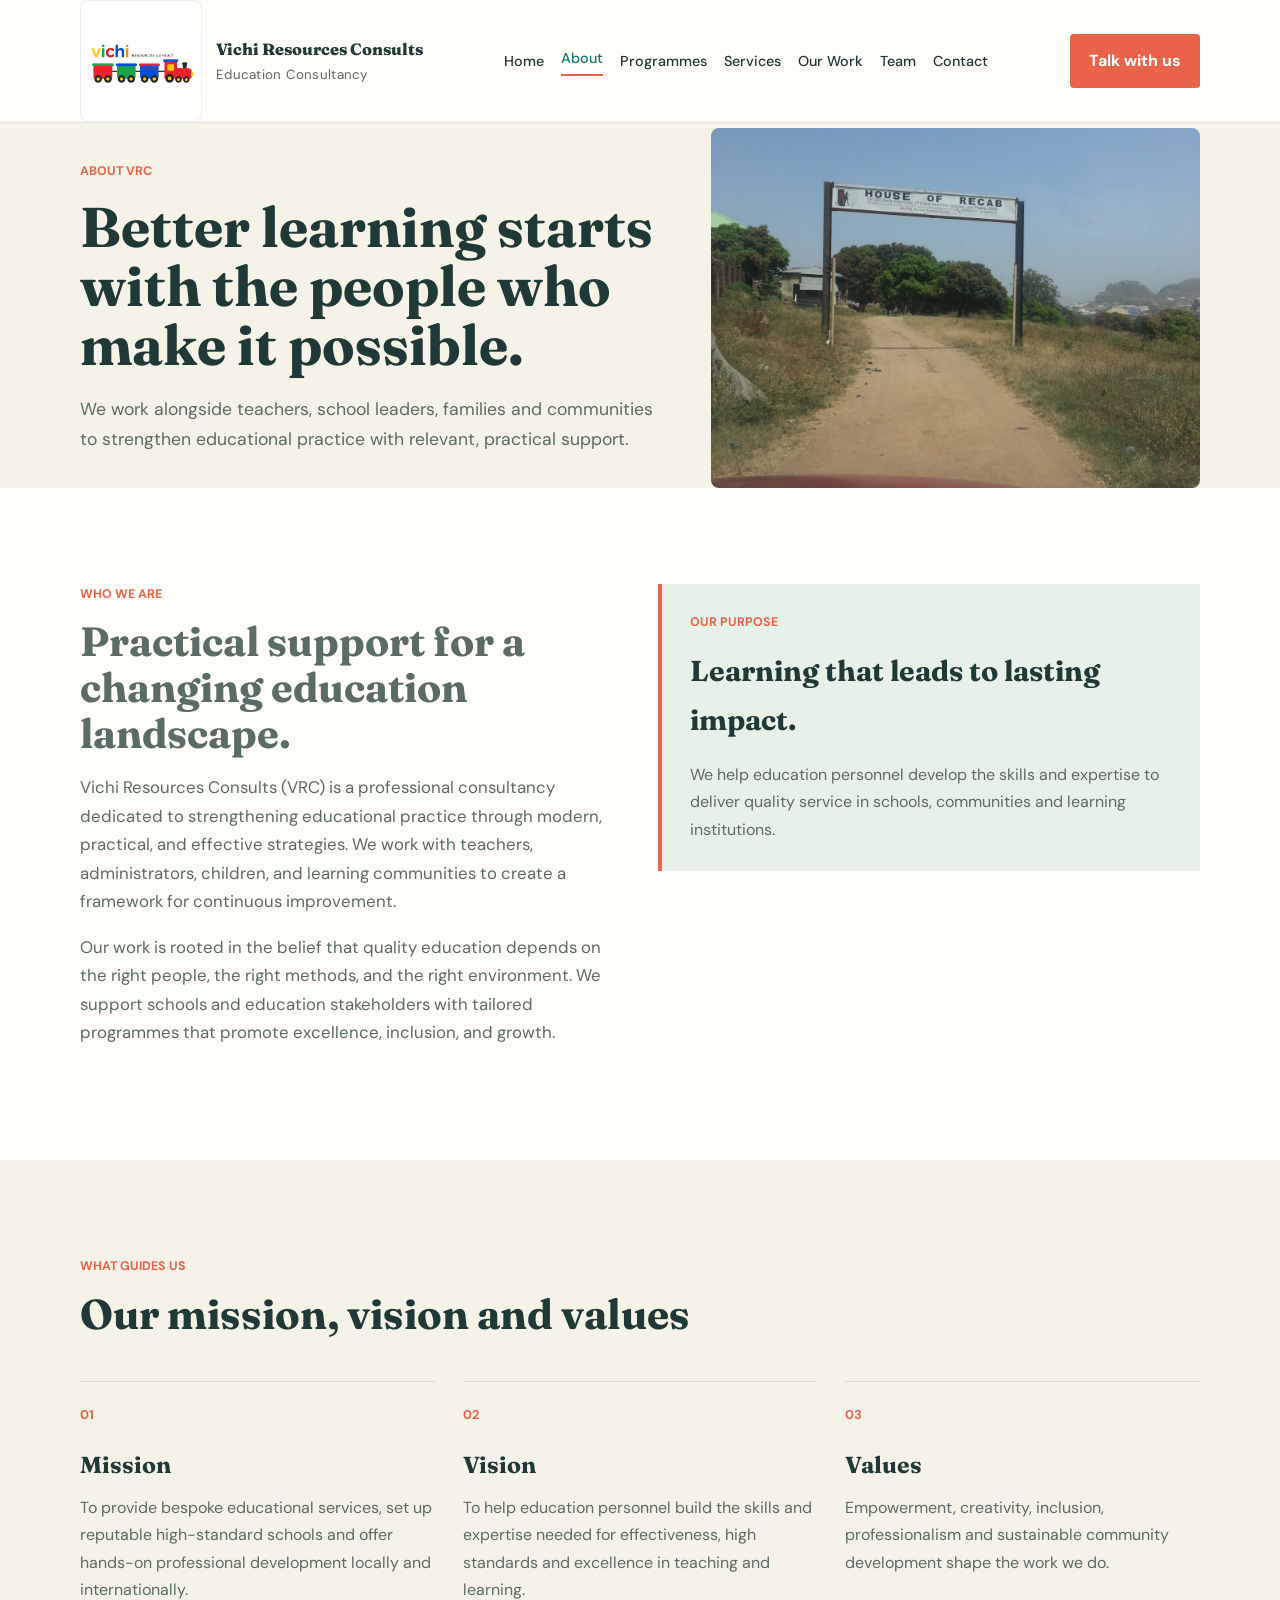
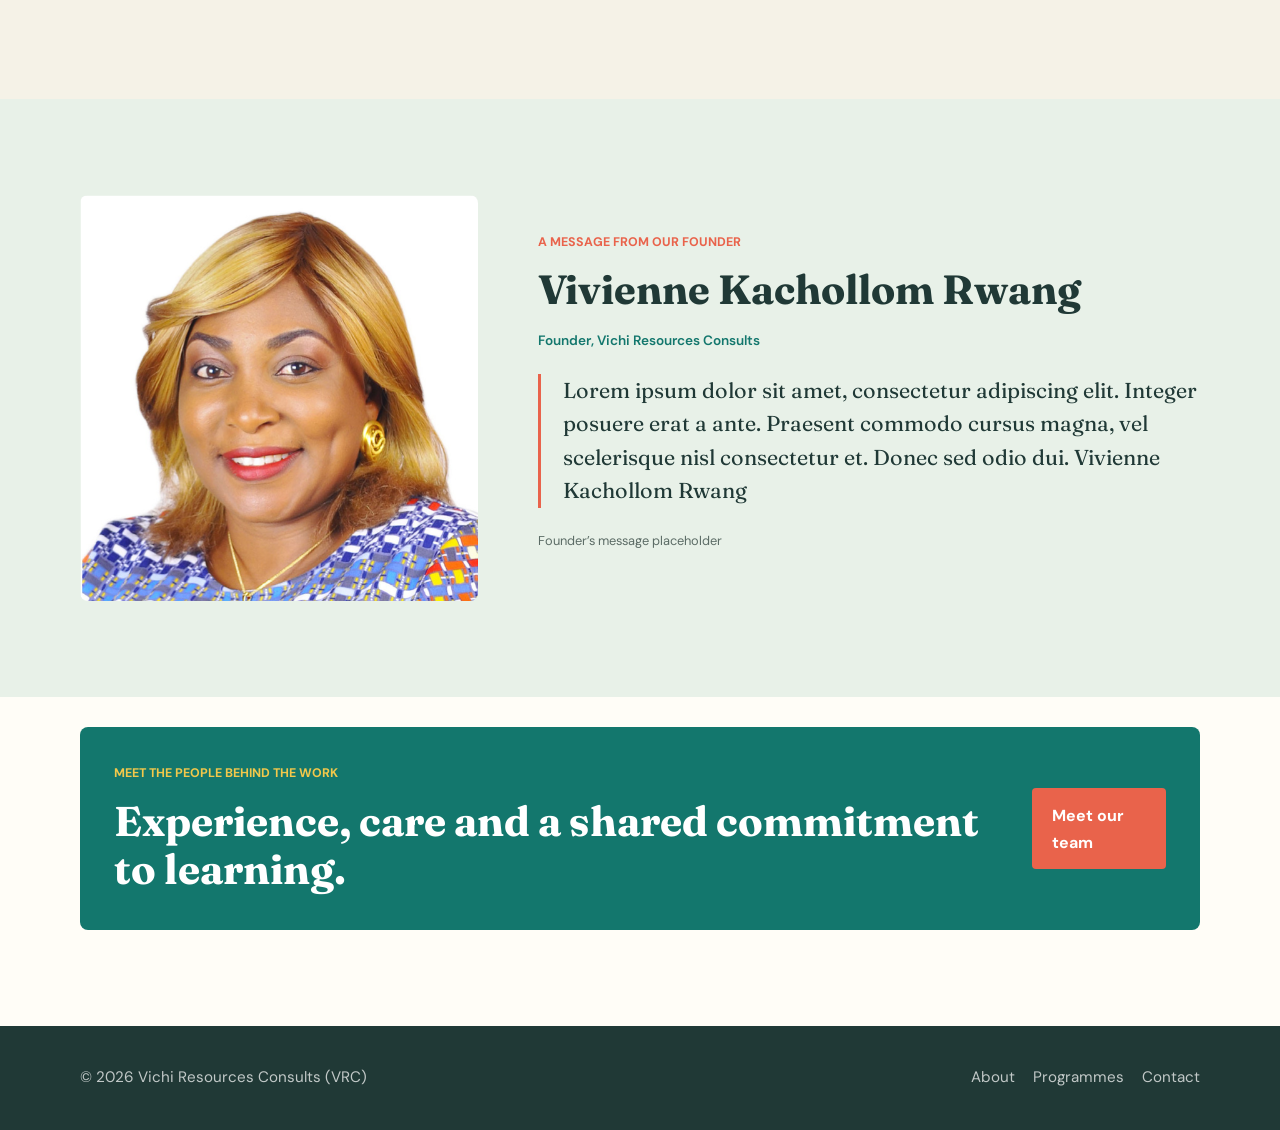
==== about.html @ 5387d8aa "Second commit" ====
<!DOCTYPE html>
<html lang="en">
  <head>
    <meta charset="UTF-8" />
    <meta name="viewport" content="width=device-width, initial-scale=1.0" />
    <title>About VRC | Vichi Resources Consults</title>
    <meta name="description" content="Learn about Vichi Resources Consults, our purpose, values and founder." />
    <link rel="preconnect" href="https://fonts.googleapis.com" />
    <link rel="preconnect" href="https://fonts.gstatic.com" crossorigin />
    <link href="https://fonts.googleapis.com/css2?family=DM+Sans:wght@400;500;600;700&family=Fraunces:opsz,wght@9..144,500;9..144,600;9..144,700&display=swap" rel="stylesheet" />
    <link rel="icon" type="image/png" href="favicon%20and%20logo/vichi%20resource%20consultation%20logo.png" />
    <link rel="stylesheet" href="styles.css" />
  </head>
  <body>
    <a class="skip-link" href="#main-content">Skip to content</a>
    <header class="site-header"><div class="container nav">
      <a class="brand" href="index.html"><img class="brand-logo" src="favicon%20and%20logo/vichi%20resource%20consultation%20logo.png" alt="" /><span><span class="brand-name">Vichi Resources Consults</span><small>Education Consultancy</small></span></a>
      <nav class="main-nav" id="site-navigation" aria-label="Main navigation"><a href="index.html">Home</a><a href="about.html" aria-current="page">About</a><a href="programmes.html">Programmes</a><a href="services.html">Services</a><a href="our-work.html">Our Work</a><a href="team.html">Team</a><a href="contact.html">Contact</a></nav>
      <button class="menu-toggle" type="button" aria-label="Open navigation" aria-controls="site-navigation" aria-expanded="false"><span></span><span></span></button>
      <a class="button button-primary header-cta" href="contact.html#contact">Talk with us</a>
    </div></header>
    <main id="main-content">
      <section class="page-hero"><div class="container page-hero-grid"><div><p class="eyebrow">About VRC</p><h1>Better learning starts with the people who make it possible.</h1><p class="page-lead">We work alongside teachers, school leaders, families and communities to strengthen educational practice with relevant, practical support.</p></div><img src="Carousels/Story Time Session with displaced children- May 2016/20161103_103356.jpg" alt="A story-time learning session with children" /></div></section>
      <section class="section"><div class="container about-grid"><div class="about-copy"><p class="eyebrow">Who we are</p><h2>Practical support for a changing education landscape.</h2><p>Vichi Resources Consults (VRC) is a professional consultancy dedicated to strengthening educational practice through modern, practical, and effective strategies. We work with teachers, administrators, children, and learning communities to create a framework for continuous improvement.</p><p>Our work is rooted in the belief that quality education depends on the right people, the right methods, and the right environment. We support schools and education stakeholders with tailored programmes that promote excellence, inclusion, and growth.</p></div><div class="about-note"><p class="eyebrow">Our purpose</p><h3>Learning that leads to lasting impact.</h3><p>We help education personnel develop the skills and expertise to deliver quality service in schools, communities and learning institutions.</p></div></div></section>
      <section class="section values-section"><div class="container"><div class="section-heading"><p class="eyebrow">What guides us</p><h2>Our mission, vision and values</h2></div><div class="values-grid"><article><span>01</span><h3>Mission</h3><p>To provide bespoke educational services, set up reputable high-standard schools and offer hands-on professional development locally and internationally.</p></article><article><span>02</span><h3>Vision</h3><p>To help education personnel build the skills and expertise needed for effectiveness, high standards and excellence in teaching and learning.</p></article><article><span>03</span><h3>Values</h3><p>Empowerment, creativity, inclusion, professionalism and sustainable community development shape the work we do.</p></article></div></div></section>
      <section class="section founder-section" id="founder"><div class="container founder-grid"><img src="Team photos/Vivienne Kachollom Rwang.png" alt="Vivienne Kachollom Rwang" /><div class="founder-copy"><p class="eyebrow">A message from our founder</p><h2>Vivienne Kachollom Rwang</h2><p class="role">Founder, Vichi Resources Consults</p><blockquote>Lorem ipsum dolor sit amet, consectetur adipiscing elit. Integer posuere erat a ante. Praesent commodo cursus magna, vel scelerisque nisl consectetur et. Donec sed odio dui. Vivienne Kachollom Rwang</blockquote><p class="founder-note">Founder’s message placeholder</p></div></div></section>
      <section class="section page-cta"><div class="container cta-box"><div><p class="eyebrow">Meet the people behind the work</p><h2>Experience, care and a shared commitment to learning.</h2></div><a class="button button-secondary" id="contact-btn" href="team.html">Meet our team</a></div></section>
    </main>
    <footer class="site-footer"><div class="container footer-inner"><p>© 2026 Vichi Resources Consults (VRC)</p><nav aria-label="Footer navigation"><a href="about.html">About</a><a href="programmes.html">Programmes</a><a href="contact.html">Contact</a></nav></div></footer>
    <script src="script.js"></script>
  </body>
</html>
---- styles.css ----
:root {
  --bg: #fbf8ed;
  --surface: #ffffff;
  --surface-alt: #e6f2eb;
  --primary: #13776d;
  --primary-dark: #105a54;
  --secondary: #e9634b;
  --accent: #f2c84b;
  --orange: #e9634b;
  --pink: #efb2a1;
  --text: #203936;
  --muted: #5b6b65;
  --border: rgba(32, 57, 54, 0.12);
  --shadow: 0 18px 40px rgba(32, 57, 54, 0.08);
  --radius: 8px;
}

* {
  box-sizing: border-box;
}

html {
  scroll-behavior: smooth;
}

body {
  margin: 0;
  font-family: "DM Sans", sans-serif;
  background: #fffdf7;
  color: var(--text);
  line-height: 1.7;
}

img {
  max-width: 100%;
  display: block;
}

ul {
  padding-left: 1.2rem;
}

a {
  color: inherit;
  text-decoration: none;
}

.container {
  width: min(1120px, calc(100% - 32px));
  margin: 0 auto;
}

.section {
  padding: 96px 0;
}

.eyebrow {
  text-transform: uppercase;
  letter-spacing: 0;
  font-size: 0.75rem;
  font-weight: 700;
  color: var(--primary);
  margin: 0 0 14px;
}

.head-area {
  text-transform: uppercase;
  letter-spacing: 0;
  font-size: 0.75rem;
  font-weight: 700;
  color: rgb(245, 246, 247);
  margin: 0 0 14px;
}

.section-heading {
  max-width: 760px;
  margin-bottom: 42px;
}

.section-heading h2,
.mission-grid h2,
.hero-copy h1,
.cta-box h2 {
  margin: 0;
  line-height: 1.15;
  letter-spacing: -0.04em;
}

.section-heading h2,
.mission-grid h2,
.cta-box h2 {
  font-size: clamp(2rem, 4vw, 3rem);
}

.site-header {
  position: sticky;
  top: 0;
  z-index: 20;
  backdrop-filter: blur(12px);
  background: rgba(248, 250, 252, 0.75);
  border-bottom: 1px solid var(--border);
}

.nav {
  display: flex;
  align-items: center;
  justify-content: space-between;
  gap: 20px;
  min-height: 78px;
}

.brand {
  display: flex;
  align-items: center;
  gap: 14px;
}

.brand-logo {
  width: 122px;
  height: 122px;
  object-fit: contain;
  border-radius: 16px;
  background: rgba(255, 255, 255, 0.8);
  border: 1px solid rgba(23, 43, 77, 0.08);
  box-shadow: var(--shadow);
}

.brand-name {
  display: block;
  font-weight: 800;
}

.brand small {
  color: var(--muted);
  display: block;
  letter-spacing: 0.02em;
}

.main-nav {
  display: flex;
  align-items: center;
  gap: 28px;
  color: var(--muted);
  font-weight: 500;
}

.main-nav a {
  transition: color 0.2s ease;
}

.main-nav a:hover {
  color: var(--primary);
}

.button {
  display: inline-flex;
  align-items: center;
  justify-content: center;
  padding: 0.9rem 1.5rem;
  border-radius: 999px;
  font-weight: 700;
  border: none;
  cursor: pointer;
  transition: transform 0.2s ease, box-shadow 0.2s ease;
}

.button:hover {
  transform: translateY(-1px);
}

.button-primary {
  background: linear-gradient(135deg, var(--orange), #ff8f1f);
  color: white;
  box-shadow: 0 18px 30px rgba(245, 124, 0, 0.2);
}

.button-secondary {
  background-color: pink;
  color: var(--primary);
}

#contact-btn {
  background:#e9634b;
}

.hero {
  padding: 82px 0 60px;
}

.hero-grid {
  display: grid;
  grid-template-columns: 1.2fr 0.8fr;
  gap: 56px;
  align-items: center;
}

.hero-copy h1 {
  font-size: clamp(2.8rem, 5vw, 5rem);
  max-width: 680px;
}

.lead {
  max-width: 620px;
  color: var(--muted);
  font-size: 1.08rem;
  margin-top: 18px;
}

.hero-actions {
  display: flex;
  gap: 18px;
  margin-top: 28px;
  flex-wrap: wrap;
}

.hero-points {
  list-style: none;
  display: flex;
  flex-wrap: wrap;
  gap: 18px 24px;
  padding: 0;
  margin: 32px 0 0;
  color: var(--text);
  font-weight: 600;
}

.hero-points li {
  position: relative;
  padding-left: 24px;
}

.hero-points li::before {
  content: "";
  position: absolute;
  left: 0;
  top: 10px;
  width: 10px;
  height: 10px;
  border-radius: 50%;
  background: linear-gradient(135deg, var(--accent), var(--orange));
}

.hero-card {
  display: flex;
  justify-content: center;
}

.card-panel {
  width: min(100%, 460px);
  background: linear-gradient(135deg, var(--primary), #6ba9ea);
  border: 1px solid rgba(255,255,255,0.2);
  border-radius: 32px;
  padding: 30px 17px;
  box-shadow: var(--shadow);
  color: white;
}

.panel-label {
  display: inline-block;
  padding: 0.45rem 0.75rem;
  border-radius: 999px;
  background: rgba(255, 255, 255, 0.14);
  color: #fff6d8;
  font-size: 0.72rem;
  font-weight: 700;
  margin-bottom: 18px;
}

.card-panel h2 {
  margin: 0;
  font-size: clamp(1.6rem, 2.5vw, 2.2rem);
  line-height: 1.25;
  letter-spacing: -0.04em;
}

.mini-stats {
  display: grid;
  grid-template-columns: repeat(3, minmax(0, 1fr));
  gap: 9px;
  margin-top: 28px;
}

.mini-stats div {
  background: rgba(255, 255, 255, 0.08);
  border: 1px solid rgba(29, 78, 216, 0.08);
  border-radius: 18px;
  padding: 16px 12px;
}

.mini-stats strong,
.mini-stats span {
  display: block;
  color: rgb(248, 244, 244)
}

.mini-stats strong {
  font-size: 1rem;
  margin-bottom: 6px;
}

.mini-stats span {
  color: rgba(255, 255, 255, 0.82);
  font-size: 0.8rem;
  line-height: 1.5;
}

.intro {
  background: rgba(255, 255, 255, 0.45);
}

.about-grid {
  display: grid;
  grid-template-columns: 1fr 1fr;
  gap: 36px;
  align-items: start;
}

.about-copy {
  color: var(--muted);
  font-size: 1.05rem;
}

.focus-boxes {
  display: grid;
  gap: 18px;
}

.focus-item {
  display: flex;
  align-items: flex-start;
  gap: 16px;
  background: var(--surface);
  border: 1px solid var(--border);
  border-radius: 18px;
  padding: 20px 18px;
  box-shadow: 0 10px 25px rgba(15, 23, 42, 0.03);
}

.icon {
  width: 40px;
  height: 40px;
  border-radius: 12px;
  display: grid;
  place-items: center;
  background: rgba(67, 160, 71, 0.12);
  color: var(--secondary);
  font-weight: 800;
  flex-shrink: 0;
}

.focus-item h3 {
  margin: 0 0 6px;
}

.focus-item p {
  margin: 0;
  color: var(--muted);
}

.accent {
  background: linear-gradient(135deg, var(--secondary), #5bb862);
  color: white;
}

.mission-grid {
  display: grid;
  grid-template-columns: 0.9fr 1.1fr;
  gap: 52px;
  align-items: center;
}

.mission-list {
  display: grid;
  gap: 22px;
}

.mission-list div {
  background: rgba(255,255,255,0.08);
  border: 1px solid rgba(255,255,255,0.18);
  border-radius: 22px;
  padding: 28px 24px;
}

.mission-list h3 {
  margin-top: 0;
  margin-bottom: 6px;
  font-size: 1.2rem;
}

.mission-list p {
  margin-bottom: 0;
  color: rgba(255,255,255,0.82);
}

.programme-grid {
  display: grid;
  grid-template-columns: repeat(3, minmax(0, 1fr));
  gap: 24px;
}

.services-section {
  background: rgba(255,255,255,0.38);
  padding: 39px 0;
}

.services-intro {
  max-width: 940px;
  margin: 0 0 30px;
  color: var(--muted);
  font-size: 1.04rem;
}

.services-grid {
  display: grid;
  grid-template-columns: repeat(3, minmax(0, 1fr));
  gap: 24px;
}

.service-card {
  background: var(--surface);
  border: 1px solid var(--border);
  border-radius: var(--radius);
  box-shadow: 0 20px 35px rgba(15, 23, 42, 0.04);
  padding: 28px 22px;
  transition: transform 0.2s ease, box-shadow 0.2s ease;
}

.service-card:hover {
  transform: translateY(-4px);
  box-shadow: 0 26px 40px rgba(15, 23, 42, 0.08);
}

.service-card h3 {
  margin: 0 0 12px;
  font-size: 1.2rem;
  line-height: 1.35;
  color: var(--text);
}

.service-card p {
  margin: 0;
  color: var(--muted);
}

.programme-card {
  background: rgba(255,255,255,0.9);
  border: 1px solid var(--border);
  border-radius: var(--radius);
  box-shadow: 0 20px 35px rgba(15, 23, 42, 0.04);
  padding: 26px 22px;
}

.tag {
  display: inline-flex;
  margin-bottom: 18px;
  background: rgba(74, 144, 226, 0.08);
  color: var(--primary);
  font-weight: 700;
  border-radius: 999px;
  padding: 0.5rem 0.8rem;
}

.programme-card ul {
  margin: 0;
  color: var(--muted);
}

.programme-card li + li {
  margin-top: 0.6rem;
}

.team-section {
  background: rgba(255,255,255,0.5);
}

.team-grid {
  display: grid;
  grid-template-columns: repeat(5, minmax(0, 1fr));
  gap: 22px;
}

.team-card {
  background: var(--surface);
  border-radius: 22px;
  padding: 18px 16px 16px;
  border: 1px solid var(--border);
  box-shadow: 0 20px 35px rgba(15, 23, 42, 0.04);
  display: flex;
  flex-direction: column;
  min-height: 100%;
}

.team-content {
  display: flex;
  flex: 1;
  flex-direction: column;
}

.team-photo {
  width: 100%;
  height: 220px;
  object-fit: cover;
  border-radius: 16px;
  display: block;
  margin-bottom: 14px;
  background: linear-gradient(135deg, rgba(74, 144, 226, 0.08), rgba(251, 192, 45, 0.12));
}

.team-card h3 {
  margin: 0 0 8px;
  font-size: 1rem;
  line-height: 1.35;
}

.role {
  margin: 0 0 10px;
  color: var(--primary);
  font-weight: 600;
  font-size: 0.85rem;
}

.team-bio {
  max-height: 220px;
  overflow-y: auto;
  padding-right: 6px;
  color: var(--muted);
  font-size: 0.82rem;
  line-height: 1.7;
}

.team-card .text-link {
  margin-top: auto;
  padding-top: 12px;
}

.team-bio p {
  margin: 0 0 10px;
}

.team-bio p:last-child {
  margin-bottom: 0;
}

.team-bio::-webkit-scrollbar {
  width: 6px;
}

.team-bio::-webkit-scrollbar-thumb {
  background: rgba(74, 144, 226, 0.35);
  border-radius: 999px;
}

.company-profile-section {
  background: rgba(255, 255, 255, 0.4);
  padding: 10px;
}

.company-profile-grid {
  display: grid;
  grid-template-columns: repeat(2, minmax(0, 1fr));
  gap: 28px;
}

.profile-carousel-card {
  background: var(--surface);
  border: 1px solid var(--border);
  border-radius: 22px;
  padding: 18px 16px 16px;
  box-shadow: 0 20px 35px rgba(15, 23, 42, 0.04);
}

.profile-carousel-card h3 {
  margin: 0 0 14px;
  font-size: 1.02rem;
  line-height: 1.4;
  color: var(--text);
}

.carousel {
  position: relative;
}

.carousel-track {
  position: relative;
  min-height: 260px;
}

.carousel-slide {
  position: absolute;
  inset: 0;
  opacity: 0;
  transition: opacity 0.35s ease;
  pointer-events: none;
}

.carousel-slide.active {
  opacity: 1;
  pointer-events: auto;
}

.carousel-slide img {
  width: 100%;
  height: 260px;
  object-fit: cover;
  border-radius: 16px;
  display: block;
}

.carousel-btn {
  position: absolute;
  top: 50%;
  transform: translateY(-50%);
  width: 34px;
  height: 34px;
  border: none;
  border-radius: 50%;
  background: rgba(23, 43, 77, 0.7);
  color: white;
  font-size: 1.6rem;
  line-height: 1;
  cursor: pointer;
  z-index: 2;
}

.carousel-btn.prev {
  left: 10px;
}

.carousel-btn.next {
  right: 10px;
}

.carousel-dots {
  display: flex;
  justify-content: center;
  gap: 8px;
  margin-top: 14px;
}

.carousel-dot {
  width: 10px;
  height: 10px;
  border-radius: 50%;
  border: none;
  background: rgba(74, 144, 226, 0.28);
  cursor: pointer;
  padding: 0;
}

.carousel-dot.active {
  background: var(--primary);
}

.home-showcase-carousel {
  position: relative;
  background: var(--surface);
  border: 1px solid var(--border);
  border-radius: 24px;
  overflow: hidden;
  box-shadow: 0 20px 45px rgba(15, 23, 42, 0.08);
}

.home-showcase-viewport {
  position: relative;
  min-height: 540px;
}

.home-showcase-track {
  position: relative;
  min-height: 540px;
}

.home-showcase-slide {
  position: absolute;
  inset: 0;
  opacity: 0;
  transition: opacity 0.35s ease;
  pointer-events: none;
}

.home-showcase-slide.active {
  opacity: 1;
  pointer-events: auto;
}

.home-showcase-slide img {
  width: 100%;
  height: 540px;
  display: block;
  object-fit: cover;
}

.home-showcase-caption {
  position: absolute;
  left: 24px;
  bottom: 22px;
  background: rgba(16, 24, 32, 0.52);
  color: white;
  padding: 10px 14px;
  border-radius: 999px;
  font-size: 0.82rem;
  letter-spacing: 0.04em;
  text-transform: uppercase;
  backdrop-filter: blur(6px);
}

.home-showcase-btn {
  position: absolute;
  top: 50%;
  transform: translateY(-50%);
  width: 42px;
  height: 42px;
  border: none;
  border-radius: 50%;
  background: rgba(17, 27, 35, 0.72);
  color: white;
  font-size: 1.8rem;
  line-height: 1;
  cursor: pointer;
  z-index: 2;
}

.home-showcase-btn.prev {
  left: 16px;
}

.home-showcase-btn.next {
  right: 16px;
}

.home-showcase-dots {
  display: flex;
  justify-content: center;
  gap: 9px;
  padding: 14px 0 18px;
  background: rgba(255, 255, 255, 0.5);
}

.home-showcase-dot {
  width: 11px;
  height: 11px;
  border-radius: 50%;
  border: none;
  background: rgba(32, 57, 54, 0.25);
  cursor: pointer;
  padding: 0;
}

.home-showcase-dot.active {
  background: var(--primary);
}

.cta-section {
  padding-top: 24px;
  padding-bottom: 96px;
}

.cta-box {
  background: linear-gradient(135deg, var(--orange), #ff9533);
  color: white;
  border-radius: 28px;
  padding: 36px 34px;
  display: flex;
  justify-content: space-between;
  align-items: center;
  gap: 20px;
  box-shadow: 0 25px 55px rgba(245, 124, 0, 0.18);
}

.cta-box .eyebrow {
  color: rgba(255,255,255,0.8);
}

.contact-details {
  margin-top: 26px;
  display: grid;
  grid-template-columns: repeat(4, minmax(0, 1fr));
  gap: 20px 28px;
}

.contact-block h3 {
  margin: 0 0 10px;
  font-size: 0.82rem;
  letter-spacing: 0.08em;
  color: var(--primary);
}

.contact-block p {
  margin: 0;
  color: var(--muted);
  line-height: 1.8;
}

.contact-block a {
  color: var(--primary);
  font-weight: 600;
}

.modal-overlay {
  position: fixed;
  inset: 0;
  background: rgba(15, 23, 42, 0.55);
  display: flex;
  align-items: center;
  justify-content: center;
  padding: 20px;
  z-index: 100;
}

.modal-overlay.hidden {
  display: none;
}

.modal-dialog {
  position: relative;
  width: min(100%, 420px);
  max-height: 90vh;
  overflow: auto;
  background: #ffffff;
  border-radius: 20px;
  padding: 24px 20px 18px;
  box-shadow: 0 24px 50px rgba(15, 23, 42, 0.18);
}

.modal-dialog h3 {
  margin: 0 0 16px;
  font-size: clamp(1.3rem, 2.4vw, 1.8rem);
  line-height: 1.2;
}

.modal-close {
  position: absolute;
  top: 12px;
  right: 14px;
  width: 36px;
  height: 36px;
  border: none;
  background: rgba(74, 144, 226, 0.08);
  color: var(--primary);
  border-radius: 50%;
  font-size: 1.6rem;
  cursor: pointer;
}

.form-group {
  display: grid;
  gap: 6px;
  margin-bottom: 14px;
}

.form-group label {
  font-size: 0.92rem;
  font-weight: 600;
  color: var(--text);
}

.form-group input,
.form-group textarea {
  width: 100%;
  padding: 0.75rem 0.9rem;
  border: 1px solid var(--border);
  border-radius: 10px;
  font: inherit;
  background: #f9fbff;
  color: var(--text);
}

.form-group textarea {
  resize: vertical;
  min-height: 90px;
}

.form-submit {
  width: 100%;
  margin-top: 6px;
  padding: 0.8rem 1.2rem;
}

.site-footer {
  border-top: 1px solid var(--border);
  background: rgba(255,255,255,0.5);
}

.footer-inner {
  display: flex;
  justify-content: space-between;
  gap: 16px;
  padding: 24px 0;
  color: var(--muted);
  font-size: 0.95rem;
}

@media (max-width: 900px) {
  .hero-grid,
  .about-grid,
  .mission-grid,
  .programme-grid,
  .services-grid,
  .team-grid {
    grid-template-columns: 1fr;
  }

  .main-nav {
    display: none;
  }

  .cta-box,
  .footer-inner {
    flex-direction: column;
    align-items: flex-start;
  }
}

@media (max-width: 600px) {
  .hero {
    padding-top: 62px;
  }

  .button {
    width: 100%;
  }

  .hero-actions {
    flex-direction: column;
  }

  .mini-stats {
    grid-template-columns: 1fr;
  }
}

h1,
h2,
h3,
.brand-name {
  font-family: "Fraunces", Georgia, serif;
  letter-spacing: 0;
}

h1,
.hero-copy h1 {
  font-size: 3.65rem;
  line-height: 1.05;
  letter-spacing: 0;
}

.section-heading h2,
.mission-grid h2,
.cta-box h2 {
  font-size: 2.6rem;
  letter-spacing: 0;
}

.site-header {
  background: rgba(255, 253, 247, 0.96);
  backdrop-filter: blur(12px);
}

.nav {
  position: relative;
  min-height: 86px;
}

.brand-logo {
  border-radius: 8px;
  box-shadow: none;
}

.brand-name {
  font-size: 1.02rem;
}

.main-nav {
  gap: 17px;
  font-size: 0.9rem;
  color: var(--text);
}

.main-nav a[aria-current="page"] {
  color: var(--primary);
  box-shadow: inset 0 -2px var(--secondary);
  padding-bottom: 5px;
}

.button {
  border-radius: 4px;
  padding: 0.82rem 1.2rem;
}

.button-primary {
  background: var(--secondary);
  box-shadow: none;
}

.button-primary:hover {
  background: #cf4f3c;
  box-shadow: 0 8px 20px rgba(233, 99, 75, 0.18);
}

.button-secondary {
  background: var(--primary);
  color: #fff;
}

.hero {
  position: relative;
  isolation: isolate;
  display: grid;
  min-height: 500px;
  padding: 68px 0 76px;
  place-items: center;
  overflow: hidden;
  background: #203936 url("Carousels/Children's Church - Global Fame Ministry Abuja-May 2019/20190518_155337.jpg") center 42% / cover no-repeat;
  color: #fff;
}

.hero::before {
  position: absolute;
  z-index: -1;
  inset: 0;
  background: rgba(15, 35, 37, 0.56);
  content: "";
}

.hero-copy h1 {
  max-width: 880px;
  margin: 0 auto;
  color: #fff;
  font-size: clamp(3rem, 5vw, 4.5rem);
}

.hero-grid {
  display: block;
  width: 100%;
}

.hero-copy {
  text-align: center;
}

.hero-copy .eyebrow {
  margin-bottom: 14px;
  color: #ffd86d;
  font-size: 1.05rem;
  text-transform: none;
}

.hero-tagline {
  margin: 24px 0 0;
  color: #fff;
  font-family: "Fraunces", Georgia, serif;
  font-size: 1.65rem;
}

.hero-copy .lead {
  margin: 16px auto 0;
  color: rgba(255, 255, 255, 0.9);
}

.hero-actions {
  justify-content: center;
  margin-top: 26px;
}

.hero-points {
  justify-content: center;
  color: #fff;
}

.hero-points li::before {
  background: var(--accent);
}

.eyebrow {
  color: var(--secondary);
  letter-spacing: 0;
  font-size: 0.78rem;
}

.hero-card {
  justify-content: flex-end;
}

.card-panel {
  position: relative;
  width: min(100%, 460px);
  padding: 0;
  overflow: hidden;
  border: 0;
  border-radius: 8px;
  background: var(--text);
  box-shadow: 16px 16px 0 var(--accent);
}

.card-panel > img {
  width: 100%;
  height: 440px;
  object-fit: cover;
}

.hero-photo-caption {
  display: flex;
  justify-content: space-between;
  gap: 12px;
  padding: 15px 18px;
  color: #fff;
  font-size: 0.84rem;
}

.hero-photo-caption span:last-child {
  color: #f2c84b;
  white-space: nowrap;
}

.intro,
.team-section,
.company-profile-section,
.services-section {
  background: #f5f2e7;
}

.accent {
  background: var(--primary);
}

.mission-list div,
.focus-item,
.service-card,
.programme-card,
.team-card,
.profile-carousel-card {
  border-radius: 8px;
  box-shadow: none;
}

.mission-list div {
  background: rgba(255, 255, 255, 0.1);
}

.team-grid {
  grid-template-columns: repeat(3, minmax(0, 1fr));
}

.team-card {
  padding: 14px;
}

.team-photo {
  border-radius: 5px;
}

.team-bio {
  max-height: none;
  overflow: visible;
}

.carousel-slide img {
  border-radius: 5px;
}

.cta-box {
  border-radius: 8px;
  background: var(--primary);
  box-shadow: none;
}

.cta-box .eyebrow {
  color: var(--accent);
}

.contact-block h3 {
  color: var(--secondary);
  letter-spacing: 0;
}

.site-footer {
  background: var(--text);
  border: 0;
}

.footer-inner {
  align-items: center;
  color: rgba(255, 255, 255, 0.72);
}

.footer-inner nav {
  display: flex;
  flex-wrap: wrap;
  gap: 18px;
}

.footer-inner a:hover {
  color: #fff;
}

.skip-link {
  position: absolute;
  left: 12px;
  top: -60px;
  z-index: 100;
  padding: 10px 14px;
  background: var(--text);
  color: #fff;
}

.skip-link:focus {
  top: 12px;
}

.menu-toggle {
  display: none;
  width: 44px;
  height: 44px;
  padding: 10px;
  border: 1px solid var(--border);
  border-radius: 4px;
  background: transparent;
  cursor: pointer;
}

.menu-toggle span {
  display: block;
  height: 2px;
  margin: 5px 0;
  background: var(--text);
}

.page-hero {
  padding: 5px 0 0px;
  background: #f5f2e7;
}

.page-hero-grid {
  display: grid;
  grid-template-columns: 1fr 0.85fr;
  align-items: center;
  gap: 56px;
}

.page-hero h1 {
  max-width: 700px;
  margin: 0;
  color: var(--text);
  font-size: 3.5rem;
  line-height: 1.06;
}

.page-hero img {
  width: 100%;
  height: 360px;
  object-fit: cover;
  border-radius: 8px;
}

.page-lead {
  max-width: 650px;
  margin: 20px 0 0;
  color: var(--muted);
  font-size: 1.1rem;
}

.page-hero-plain .container {
  padding-top: 28px;
  padding-bottom: 22px;
}

.page-hero-plain h1 {
  max-width: 850px;
}

.founder-section {
  background: #e8f1e8;
}

.founder-grid {
  display: grid;
  grid-template-columns: 0.75fr 1.25fr;
  align-items: center;
  gap: 60px;
}

.founder-grid > img {
  width: 100%;
  max-height: 480px;
  object-fit: cover;
  object-position: center top;
  border-radius: 8px;
}

.founder-copy h2,
.about-copy h2,
.founder-copy h2 {
  margin: 0 0 16px;
  font-size: 2.55rem;
  line-height: 1.12;
}

.founder-copy blockquote {
  margin: 22px 0;
  padding-left: 22px;
  border-left: 3px solid var(--secondary);
  color: var(--text);
  font-family: "Fraunces", Georgia, serif;
  font-size: 1.35rem;
  line-height: 1.55;
}

.founder-note {
  color: var(--muted);
  font-size: 0.8rem;
}

.text-link {
  display: inline-flex;
  align-items: center;
  gap: 10px;
  margin-top: 18px;
  color: var(--primary-dark);
  font-weight: 700;
}

.early-years-section {
  background: #fffdf7;
}

.early-years-grid {
  display: grid;
  grid-template-columns: repeat(3, minmax(0, 1fr));
  gap: 18px;
  margin-bottom: 28px;
}

.early-years-card {
  min-height: 230px;
  padding: 24px;
  background: #f5f2e7;
  border-top: 4px solid var(--primary);
}

.early-years-card:nth-child(2) {
  background: #e8f1e8;
  border-color: var(--secondary);
}

.early-years-card:nth-child(3) {
  background: #fbf0d5;
  border-color: var(--accent);
}

.early-years-card > span,
.values-grid article > span,
.service-number {
  color: var(--secondary);
  font-size: 0.8rem;
  font-weight: 700;
}

.early-years-card h3,
.values-grid h3 {
  margin: 26px 0 10px;
  font-size: 1.45rem;
}

.early-years-card p,
.values-grid p {
  margin: 0;
  color: var(--muted);
}

.early-years-image-row {
  display: grid;
  grid-template-columns: 1fr 1fr;
  align-items: center;
  gap: 44px;
  margin-top: 58px;
}

.early-years-image-row img {
  width: 100%;
  height: 340px;
  object-fit: cover;
  border-radius: 8px;
}

.early-years-image-row h3 {
  margin: 0;
  font-size: 2rem;
}

.values-section {
  background: #f5f2e7;
}

.values-grid {
  display: grid;
  grid-template-columns: repeat(3, minmax(0, 1fr));
  gap: 28px;
}

.values-grid article {
  padding-top: 18px;
  border-top: 1px solid var(--border);
}

.values-grid h3 {
  margin-top: 18px;
}

.about-note {
  padding: 28px;
  background: #e8f1e8;
  border-left: 4px solid var(--secondary);
}

.about-note h3 {
  margin: 0 0 12px;
  font-size: 1.8rem;
}

.about-note p:last-child {
  margin-bottom: 0;
  color: var(--muted);
}

.service-number {
  display: inline-block;
  margin-bottom: 20px;
}

.service-card h2 {
  margin: 0 0 12px;
  font-size: 1.35rem;
  line-height: 1.25;
}

.team-page-grid {
  grid-template-columns: 1fr;
  gap: 26px;
}

.team-profile-card {
  display: grid;
  grid-template-columns: minmax(220px, 280px) 1fr;
  gap: 22px;
  align-items: stretch;
  padding: 20px;
}

.team-profile-card .team-photo {
  width: 100%;
  height: 100%;
  min-height: 260px;
  margin: 0;
}

.team-page-grid .team-bio {
  max-height: none;
  overflow: visible;
  font-size: 0.9rem;
}

.team-page-grid .team-content {
  justify-content: center;
}

.contact-page-section {
  background: #f5f2e7;
}

.contact-page-grid {
  display: grid;
  grid-template-columns: 1fr 0.85fr;
  align-items: start;
  gap: 60px;
}

.contact-addresses {
  display: grid;
  grid-template-columns: repeat(2, minmax(0, 1fr));
  gap: 30px;
}

.contact-block h2 {
  margin: 0 0 10px;
  font-size: 1.35rem;
}

.contact-form {
  padding: 28px;
  background: #fffdf7;
  border: 1px solid var(--border);
  border-radius: 8px;
}

.contact-form h2 {
  margin: 0;
  font-size: 1.8rem;
}

.contact-form > p {
  margin-top: 8px;
  color: var(--muted);
}

.contact-form .form-group input,
.contact-form .form-group textarea {
  border-radius: 4px;
  background: #fff;
}

.page-cta {
  padding-top: 30px;
}

.programme-banner {
  display: grid;
  min-height: 300px;
  padding: 52px 0;
  place-items: center;
  background: linear-gradient(120deg, rgba(19, 119, 109, 0.92), rgba(16, 90, 84, 0.78)), url("Carousels/Teacher Training Fatima School Utako Abuja-October 2019/20191026_102055.jpg") center 45% / cover;
  color: #fff;
  text-align: center;
}

.programme-banner .eyebrow {
  color: #f2c84b;
}

.programme-banner h1 {
  max-width: 850px;
  margin: 0 auto;
  color: #fff;
  font-size: 3.2rem;
}

.programme-banner p:last-child {
  margin: 16px 0 0;
  font-size: 1.15rem;
}

.programme-overview {
  padding: 72px 0 78px;
  background: #fffdf7;
}

.programme-overview-heading {
  max-width: 800px;
  margin: 0 auto 44px;
  text-align: center;
}

.programme-overview-heading h2 {
  margin: 0;
  font-size: 2.4rem;
}

.programme-overview-heading > p:last-child {
  max-width: 650px;
  margin: 16px auto 0;
  color: var(--muted);
}

.programme-pillars {
  display: grid;
  grid-template-columns: repeat(2, minmax(0, 1fr));
  gap: 30px 48px;
}

.programme-pillars article {
  display: grid;
  grid-template-columns: 42px 1fr;
  gap: 16px;
  align-items: start;
}

.programme-pillars article > span {
  display: grid;
  width: 38px;
  height: 38px;
  place-items: center;
  border-radius: 50%;
  background: #e8f1e8;
  color: var(--primary-dark);
  font-size: 0.8rem;
  font-weight: 700;
}

.programme-pillars article:nth-child(3n + 2) > span {
  background: #fbf0d5;
  color: #9a6810;
}

.programme-pillars article:nth-child(3n) > span {
  background: #f9e5df;
  color: #b94f3c;
}

.programme-pillars h3 {
  margin: 0 0 6px;
  font-size: 1.24rem;
}

.programme-pillars p {
  margin: 0;
  color: var(--muted);
}

.programme-tracks {
  display: grid;
}

.programme-track {
  display: grid;
  grid-template-columns: 1fr 1fr;
  min-height: 350px;
  align-items: stretch;
  background: var(--primary-dark);
  color: #fff;
}

.programme-track > img {
  width: 100%;
  height: 100%;
  min-height: 350px;
  object-fit: cover;
}

.programme-track > div {
  align-self: center;
  padding: 48px clamp(28px, 7vw, 100px);
}

.programme-track h2 {
  margin: 0;
  font-size: 2.15rem;
  line-height: 1.12;
}

.programme-track p:not(.eyebrow) {
  color: rgba(255, 255, 255, 0.88);
}

.programme-track .eyebrow {
  color: #f2c84b;
}

.programme-track .text-link {
  color: #fff;
}

.programme-track-yellow {
  background: #e9c93e;
  color: #203936;
}

.programme-track-yellow .eyebrow {
  color: #97513d;
}

.programme-track-yellow p:not(.eyebrow) {
  color: #39463a;
}

.programme-track-yellow .text-link {
  color: #203936;
}

.programme-track-coral {
  background: #df684f;
}

.programme-track-coral .eyebrow {
  color: #fff4cf;
}

.professional-development {
  background: #f5f2e7;
}

@media (max-width: 900px) {
  .programme-track > div {
    padding: 36px;
  }
}

@media (max-width: 600px) {
  .programme-banner {
    min-height: 250px;
  }

  .programme-banner h1 {
    font-size: 2.35rem;
  }

  .programme-overview {
    padding: 52px 0;
  }

  .programme-overview-heading h2 {
    font-size: 1.9rem;
  }

  .programme-pillars {
    grid-template-columns: 1fr;
    gap: 24px;
  }

  .programme-track {
    grid-template-columns: 1fr;
  }

  .programme-track > img {
    min-height: 230px;
    max-height: 270px;
  }

  .programme-track > div {
    padding: 34px 24px 40px;
  }

  .programme-track h2 {
    font-size: 1.8rem;
  }

  .programme-track-yellow > div {
    order: 2;
  }
}

@media (max-width: 1100px) {
  .menu-toggle {
    display: block;
    order: 3;
  }

  .header-cta {
    margin-left: auto;
  }

  .main-nav {
    display: none;
    position: absolute;
    top: calc(100% - 1px);
    left: 0;
    right: 0;
    z-index: 30;
    align-items: stretch;
    gap: 0;
    padding: 8px 18px 18px;
    background: #fffdf7;
    border: 1px solid var(--border);
    border-top: 0;
  }

  .main-nav.is-open {
    display: flex;
    flex-direction: column;
  }

  .main-nav a {
    padding: 12px 0;
  }

  .main-nav a[aria-current="page"] {
    box-shadow: none;
  }
}

@media (max-width: 900px) {
  .page-hero-grid,
  .founder-grid,
  .early-years-image-row,
  .contact-page-grid {
    grid-template-columns: 1fr;
  }

  .page-hero-grid {
    gap: 32px;
  }

  .page-hero img {
    height: 340px;
  }

  .founder-grid {
    gap: 30px;
  }

  .founder-grid > img {
    max-height: 380px;
    object-position: center 30%;
  }

  .early-years-grid,
  .values-grid,
  .team-page-grid {
    grid-template-columns: repeat(2, minmax(0, 1fr));
  }
}

@media (max-width: 600px) {
  .founder-grid,
  .team-grid,
  .team-page-grid {
    grid-template-columns: 1fr;
  }

  h1,
  .hero-copy h1,
  .page-hero h1 {
    font-size: 2.55rem;
  }

  .section-heading h2,
  .mission-grid h2,
  .cta-box h2,
  .founder-copy h2,
  .about-copy h2 {
    font-size: 2rem;
  }

  .nav {
    min-height: 72px;
    gap: 10px;
  }

  .brand {
    gap: 8px;
  }

  .brand-logo {
    width: 44px;
    height: 44px;
  }

  .brand-name {
    font-size: 0.84rem;
  }

  .brand small {
    font-size: 0.72rem;
  }

  .header-cta {
    display: none;
  }

  .hero {
    padding-top: 50px;
    min-height: 470px;
    padding-bottom: 52px;
  }

  .hero-tagline {
    font-size: 1.35rem;
  }

  .hero-points {
    gap: 10px 18px;
    font-size: 0.88rem;
  }

  .card-panel > img {
    height: 320px;
  }

  .early-years-grid,
  .values-grid,
  .team-page-grid,
  .contact-addresses {
    grid-template-columns: 1fr;
  }

  .page-hero {
    padding: 42px 0 48px;
  }

  .page-hero img,
  .early-years-image-row img {
    height: 260px;
  }

  .contact-form {
    padding: 20px;
  }

  .footer-inner nav {
    gap: 12px;
  }
}
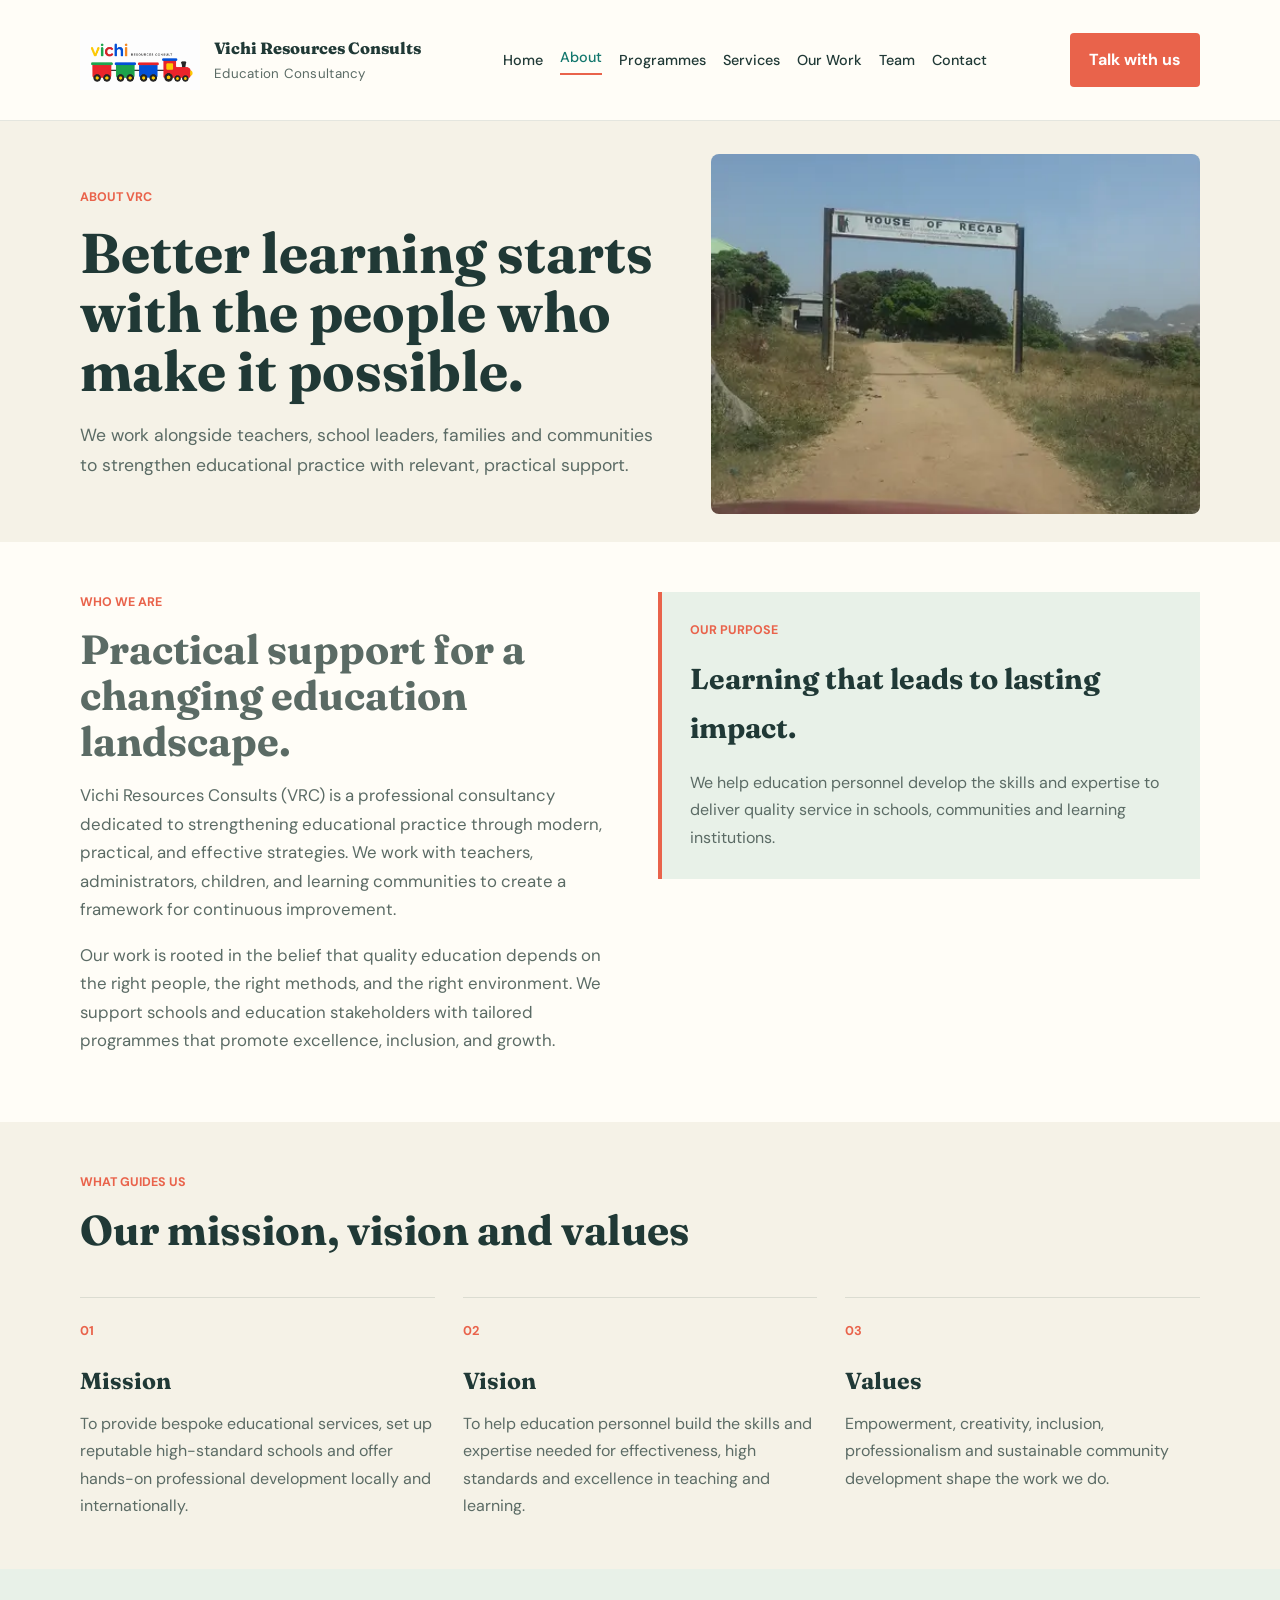
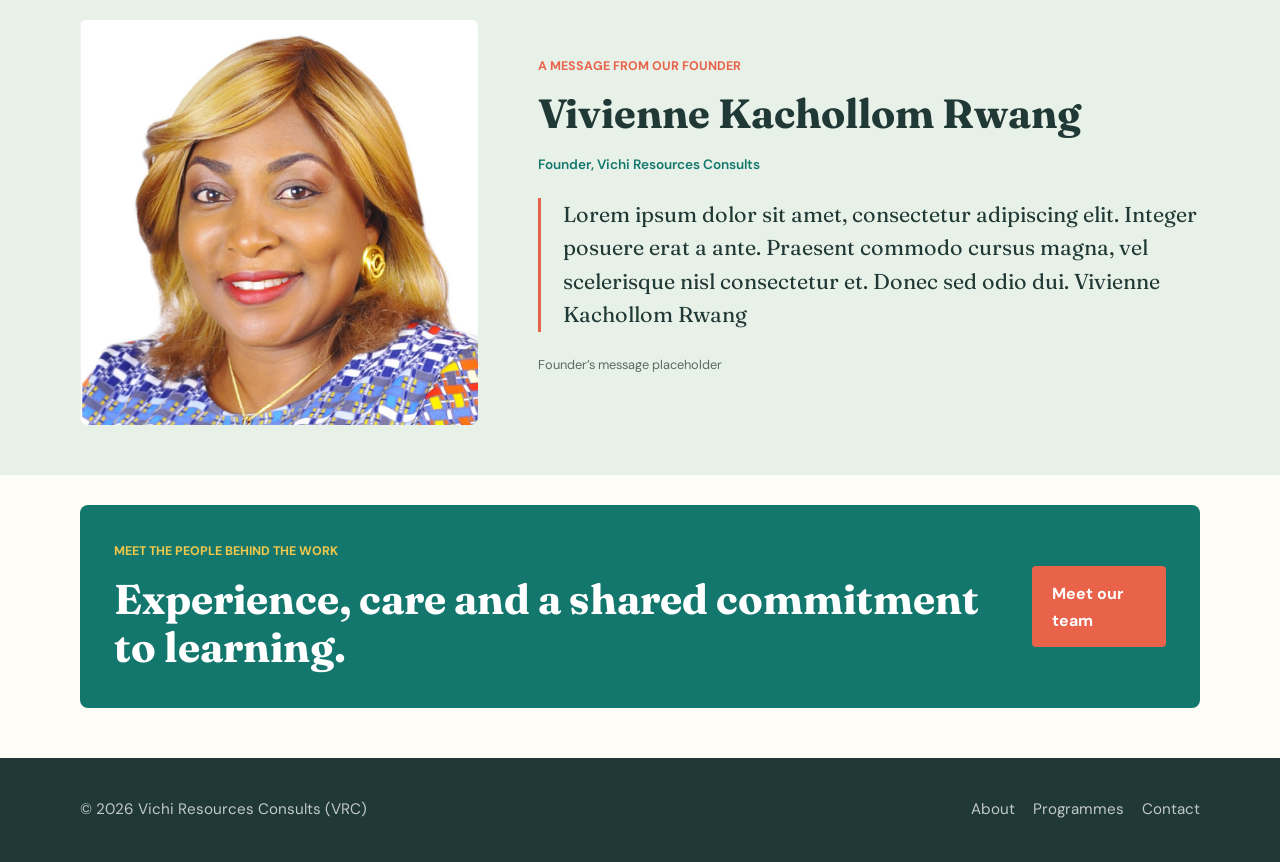
==== commit 3d89f499: "Third Commit" ====
--- a/about.html
+++ b/about.html
@@ -20,10 +20,10 @@
       <a class="button button-primary header-cta" href="contact.html#contact">Talk with us</a>
     </div></header>
     <main id="main-content">
-      <section class="page-hero"><div class="container page-hero-grid"><div><p class="eyebrow">About VRC</p><h1>Better learning starts with the people who make it possible.</h1><p class="page-lead">We work alongside teachers, school leaders, families and communities to strengthen educational practice with relevant, practical support.</p></div><img src="Carousels/Story Time Session with displaced children- May 2016/20161103_103356.jpg" alt="A story-time learning session with children" /></div></section>
+      <section class="page-hero"><div class="container page-hero-grid"><div><p class="eyebrow">About VRC</p><h1>Better learning starts with the people who make it possible.</h1><p class="page-lead">We work alongside teachers, school leaders, families and communities to strengthen educational practice with relevant, practical support.</p></div><img src="carousel-optimized/Story Time Session with displaced children- May 2016/20161103_103356.webp" alt="A story-time learning session with children" /></div></section>
       <section class="section"><div class="container about-grid"><div class="about-copy"><p class="eyebrow">Who we are</p><h2>Practical support for a changing education landscape.</h2><p>Vichi Resources Consults (VRC) is a professional consultancy dedicated to strengthening educational practice through modern, practical, and effective strategies. We work with teachers, administrators, children, and learning communities to create a framework for continuous improvement.</p><p>Our work is rooted in the belief that quality education depends on the right people, the right methods, and the right environment. We support schools and education stakeholders with tailored programmes that promote excellence, inclusion, and growth.</p></div><div class="about-note"><p class="eyebrow">Our purpose</p><h3>Learning that leads to lasting impact.</h3><p>We help education personnel develop the skills and expertise to deliver quality service in schools, communities and learning institutions.</p></div></div></section>
       <section class="section values-section"><div class="container"><div class="section-heading"><p class="eyebrow">What guides us</p><h2>Our mission, vision and values</h2></div><div class="values-grid"><article><span>01</span><h3>Mission</h3><p>To provide bespoke educational services, set up reputable high-standard schools and offer hands-on professional development locally and internationally.</p></article><article><span>02</span><h3>Vision</h3><p>To help education personnel build the skills and expertise needed for effectiveness, high standards and excellence in teaching and learning.</p></article><article><span>03</span><h3>Values</h3><p>Empowerment, creativity, inclusion, professionalism and sustainable community development shape the work we do.</p></article></div></div></section>
-      <section class="section founder-section" id="founder"><div class="container founder-grid"><img src="Team photos/Vivienne Kachollom Rwang.png" alt="Vivienne Kachollom Rwang" /><div class="founder-copy"><p class="eyebrow">A message from our founder</p><h2>Vivienne Kachollom Rwang</h2><p class="role">Founder, Vichi Resources Consults</p><blockquote>Lorem ipsum dolor sit amet, consectetur adipiscing elit. Integer posuere erat a ante. Praesent commodo cursus magna, vel scelerisque nisl consectetur et. Donec sed odio dui. Vivienne Kachollom Rwang</blockquote><p class="founder-note">Founder’s message placeholder</p></div></div></section>
+      <section class="section founder-section" id="founder"><div class="container founder-grid"><img src="Team photos/Vivienne Kachollom Rwang.png" alt="Vivienne Kachollom Rwang" loading="lazy" decoding="async" /><div class="founder-copy"><p class="eyebrow">A message from our founder</p><h2>Vivienne Kachollom Rwang</h2><p class="role">Founder, Vichi Resources Consults</p><blockquote>Lorem ipsum dolor sit amet, consectetur adipiscing elit. Integer posuere erat a ante. Praesent commodo cursus magna, vel scelerisque nisl consectetur et. Donec sed odio dui. Vivienne Kachollom Rwang</blockquote><p class="founder-note">Founder’s message placeholder</p></div></div></section>
       <section class="section page-cta"><div class="container cta-box"><div><p class="eyebrow">Meet the people behind the work</p><h2>Experience, care and a shared commitment to learning.</h2></div><a class="button button-secondary" id="contact-btn" href="team.html">Meet our team</a></div></section>
     </main>
     <footer class="site-footer"><div class="container footer-inner"><p>© 2026 Vichi Resources Consults (VRC)</p><nav aria-label="Footer navigation"><a href="about.html">About</a><a href="programmes.html">Programmes</a><a href="contact.html">Contact</a></nav></div></footer>
--- a/styles.css
+++ b/styles.css
@@ -51,7 +51,7 @@
 }
 
 .section {
-  padding: 96px 0;
+  padding: 50px 0;
 }
 
 .eyebrow {
@@ -116,13 +116,13 @@
 }
 
 .brand-logo {
-  width: 122px;
-  height: 122px;
+  width: 120px;
+  height: 120px;
   object-fit: contain;
-  border-radius: 16px;
-  background: rgba(255, 255, 255, 0.8);
-  border: 1px solid rgba(23, 43, 77, 0.08);
-  box-shadow: var(--shadow);
+  /* border-radius: 16px; */
+  /* background: rgba(255, 255, 255, 0.8); */
+  /* border: 1px solid rgba(23, 43, 77, 0.08); */
+  /* box-shadow: var(--shadow); */
 }
 
 .brand-name {
@@ -471,6 +471,7 @@
 
 .team-section {
   background: rgba(255,255,255,0.5);
+  padding: initial;
 }
 
 .team-grid {
@@ -504,6 +505,11 @@
   display: block;
   margin-bottom: 14px;
   background: linear-gradient(135deg, rgba(74, 144, 226, 0.08), rgba(251, 192, 45, 0.12));
+}
+
+.team-section .team-photo {
+  height: 280px;
+  object-fit: contain;
 }
 
 .team-card h3 {
@@ -1232,6 +1238,7 @@
 
 .page-hero-grid {
   display: grid;
+  padding:28px 0px;
   grid-template-columns: 1fr 0.85fr;
   align-items: center;
   gap: 56px;
@@ -1463,8 +1470,30 @@
   justify-content: center;
 }
 
+@media (max-width: 600px) {
+  .team-page-grid {
+    gap: 18px;
+  }
+
+  .team-profile-card {
+    grid-template-columns: 1fr;
+    gap: 16px;
+    padding: 14px;
+  }
+
+  .team-profile-card .team-photo {
+    min-height: 220px;
+  }
+
+  .team-page-grid .team-content h2,
+  .team-page-grid .role {
+    text-align: center;
+  }
+}
+
 .contact-page-section {
   background: #f5f2e7;
+  padding: 12px;
 }
 
 .contact-page-grid {
@@ -1517,7 +1546,7 @@
   min-height: 300px;
   padding: 52px 0;
   place-items: center;
-  background: linear-gradient(120deg, rgba(19, 119, 109, 0.92), rgba(16, 90, 84, 0.78)), url("Carousels/Teacher Training Fatima School Utako Abuja-October 2019/20191026_102055.jpg") center 45% / cover;
+  background: linear-gradient(120deg, rgba(19, 119, 109, 0.92), rgba(16, 90, 84, 0.78)), url("carousel-optimized/Teacher Training Fatima School Utako Abuja-October 2019/20191026_102055.webp") center 45% / cover;
   color: #fff;
   text-align: center;
 }
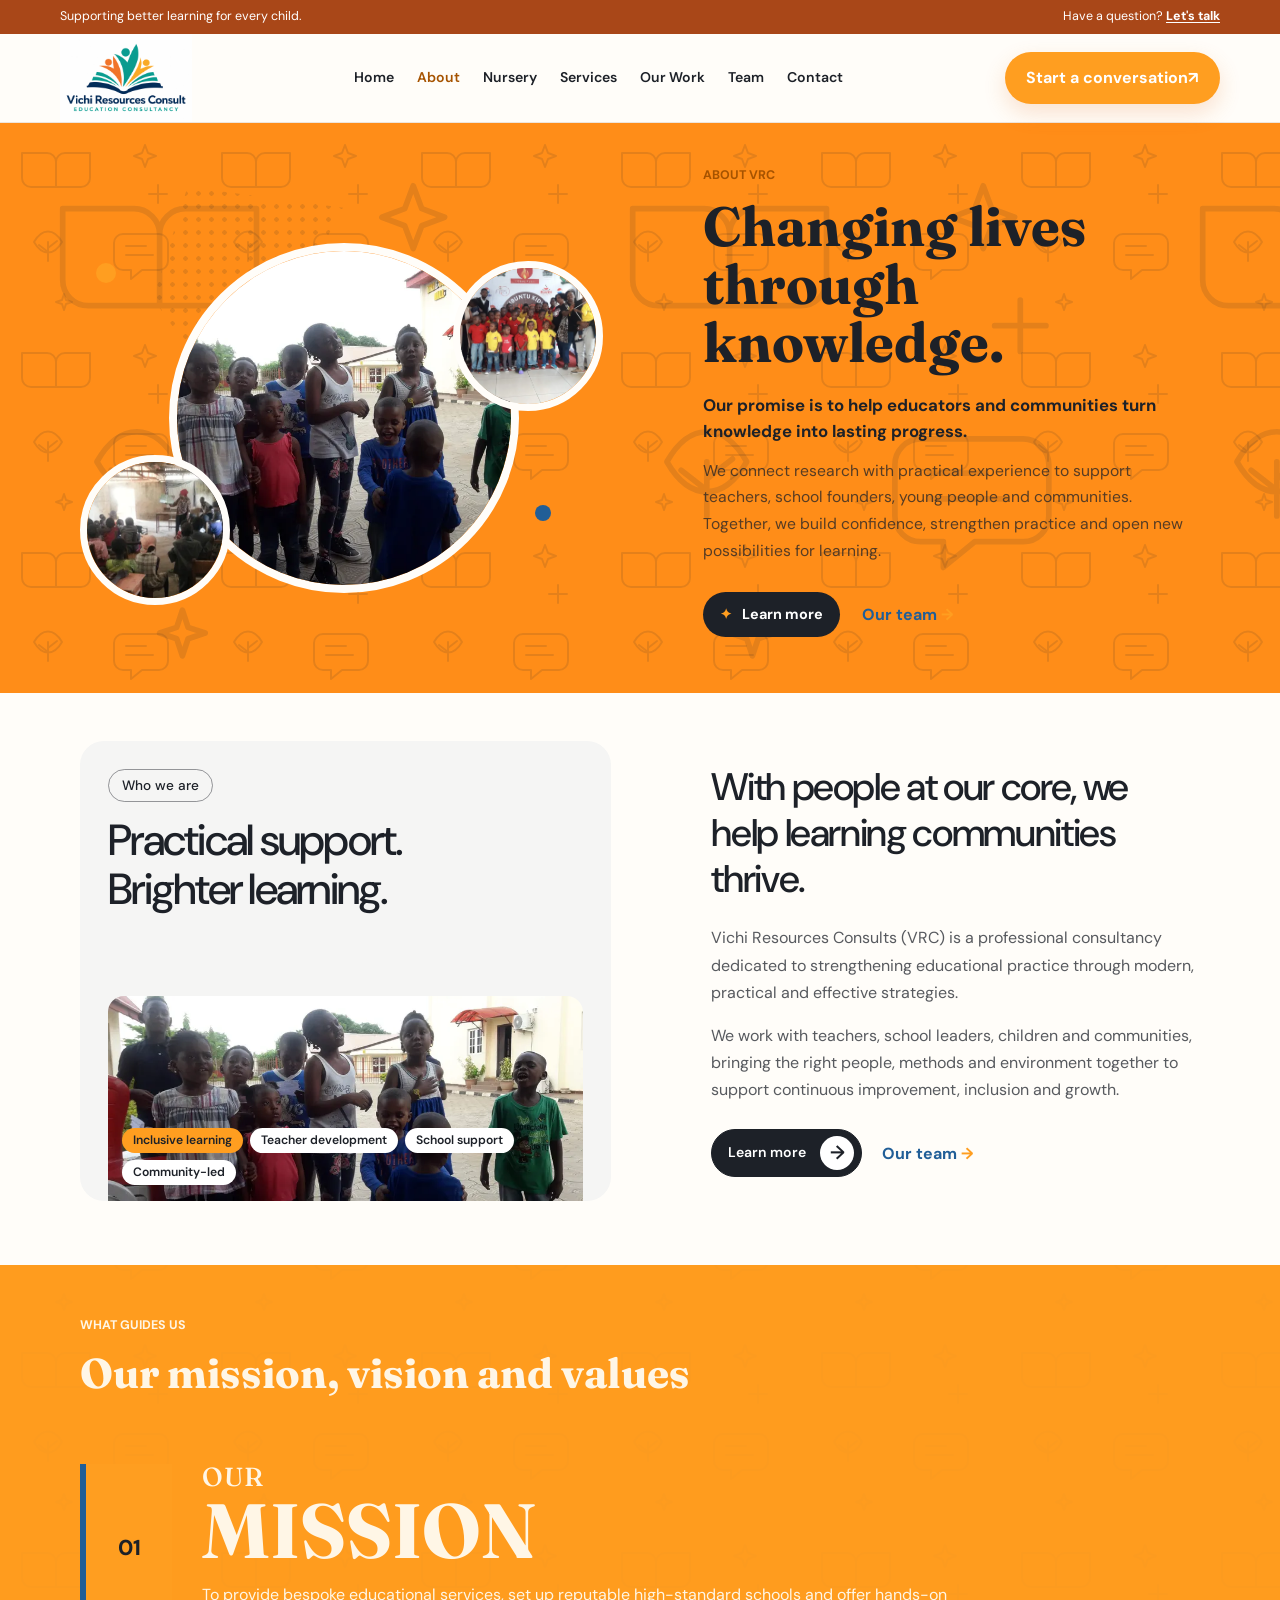
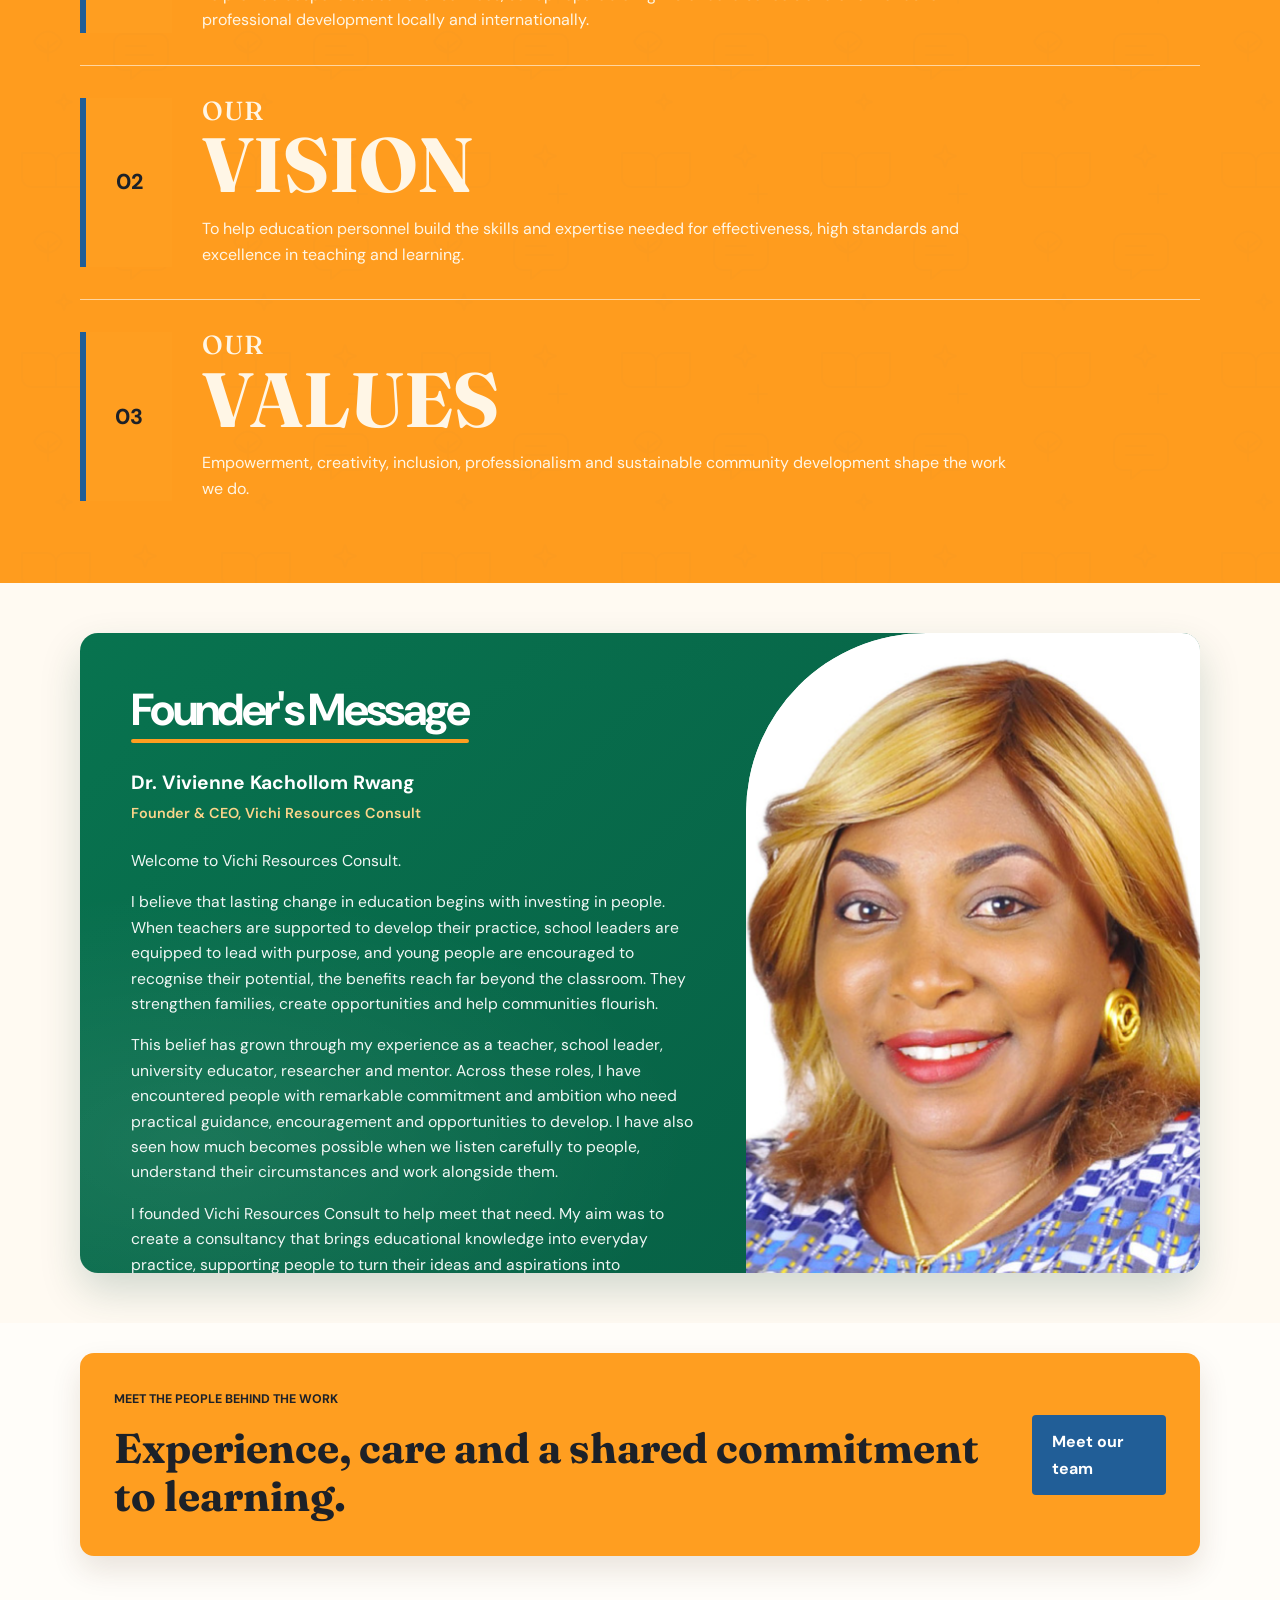
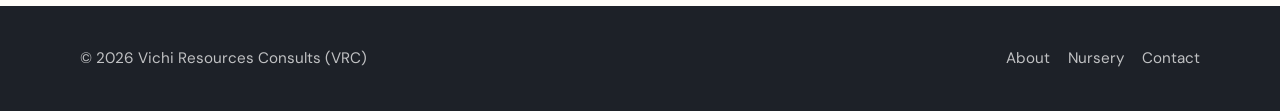
==== commit 8e105c43: "Orange Commit" ====
--- a/about.html
+++ b/about.html
@@ -8,25 +8,161 @@
     <link rel="preconnect" href="https://fonts.googleapis.com" />
     <link rel="preconnect" href="https://fonts.gstatic.com" crossorigin />
     <link href="https://fonts.googleapis.com/css2?family=DM+Sans:wght@400;500;600;700&family=Fraunces:opsz,wght@9..144,500;9..144,600;9..144,700&display=swap" rel="stylesheet" />
-    <link rel="icon" type="image/png" href="favicon%20and%20logo/vichi%20resource%20consultation%20logo.png" />
+    <link rel="icon" type="image/jpeg" href="favicon%20and%20logo/vichi%20resource%20consultation%20logo.jpeg" />
     <link rel="stylesheet" href="styles.css" />
   </head>
   <body>
     <a class="skip-link" href="#main-content">Skip to content</a>
-    <header class="site-header"><div class="container nav">
-      <a class="brand" href="index.html"><img class="brand-logo" src="favicon%20and%20logo/vichi%20resource%20consultation%20logo.png" alt="" /><span><span class="brand-name">Vichi Resources Consults</span><small>Education Consultancy</small></span></a>
-      <nav class="main-nav" id="site-navigation" aria-label="Main navigation"><a href="index.html">Home</a><a href="about.html" aria-current="page">About</a><a href="programmes.html">Programmes</a><a href="services.html">Services</a><a href="our-work.html">Our Work</a><a href="team.html">Team</a><a href="contact.html">Contact</a></nav>
-      <button class="menu-toggle" type="button" aria-label="Open navigation" aria-controls="site-navigation" aria-expanded="false"><span></span><span></span></button>
-      <a class="button button-primary header-cta" href="contact.html#contact">Talk with us</a>
-    </div></header>
+    <div class="topbar">
+      <div class="container topbar-inner">
+        <span>Supporting better learning for every child.</span>
+        <span>Have a question?
+          <a href="contact.html#contact">Let's talk</a>
+        </span>
+      </div>
+    </div>
+    <header class="site-header">
+      <div class="container nav">
+      <a class="brand" href="index.html" aria-label="Vichi Resources Consult home">
+        <img class="brand-logo" src="favicon%20and%20logo/vichi%20resource%20consultation%20logo.jpeg" alt="Vichi Resources Consult" />
+      </a>
+      <nav class="main-nav" id="site-navigation" aria-label="Main navigation">
+        <a href="index.html">Home</a>
+        <a href="about.html" aria-current="page">About</a>
+        <a href="programmes.html">Nursery</a>
+        <a href="services.html">Services</a>
+        <a href="our-work.html">Our Work</a>
+        <a href="team.html">Team</a>
+        <a href="contact.html">Contact</a>
+      </nav>
+      <button class="menu-toggle" type="button" aria-label="Open navigation" aria-controls="site-navigation" aria-expanded="false">
+        <span></span><span></span>
+      </button>
+      <a class="button button-primary header-cta" href="contact.html#contact">
+        Start a conversation 
+        <span aria-hidden="true">↗</span>
+      </a>
+    </div>
+  </header>
     <main id="main-content">
-      <section class="page-hero"><div class="container page-hero-grid"><div><p class="eyebrow">About VRC</p><h1>Better learning starts with the people who make it possible.</h1><p class="page-lead">We work alongside teachers, school leaders, families and communities to strengthen educational practice with relevant, practical support.</p></div><img src="carousel-optimized/Story Time Session with displaced children- May 2016/20161103_103356.webp" alt="A story-time learning session with children" /></div></section>
-      <section class="section"><div class="container about-grid"><div class="about-copy"><p class="eyebrow">Who we are</p><h2>Practical support for a changing education landscape.</h2><p>Vichi Resources Consults (VRC) is a professional consultancy dedicated to strengthening educational practice through modern, practical, and effective strategies. We work with teachers, administrators, children, and learning communities to create a framework for continuous improvement.</p><p>Our work is rooted in the belief that quality education depends on the right people, the right methods, and the right environment. We support schools and education stakeholders with tailored programmes that promote excellence, inclusion, and growth.</p></div><div class="about-note"><p class="eyebrow">Our purpose</p><h3>Learning that leads to lasting impact.</h3><p>We help education personnel develop the skills and expertise to deliver quality service in schools, communities and learning institutions.</p></div></div></section>
-      <section class="section values-section"><div class="container"><div class="section-heading"><p class="eyebrow">What guides us</p><h2>Our mission, vision and values</h2></div><div class="values-grid"><article><span>01</span><h3>Mission</h3><p>To provide bespoke educational services, set up reputable high-standard schools and offer hands-on professional development locally and internationally.</p></article><article><span>02</span><h3>Vision</h3><p>To help education personnel build the skills and expertise needed for effectiveness, high standards and excellence in teaching and learning.</p></article><article><span>03</span><h3>Values</h3><p>Empowerment, creativity, inclusion, professionalism and sustainable community development shape the work we do.</p></article></div></div></section>
-      <section class="section founder-section" id="founder"><div class="container founder-grid"><img src="Team photos/Vivienne Kachollom Rwang.png" alt="Vivienne Kachollom Rwang" loading="lazy" decoding="async" /><div class="founder-copy"><p class="eyebrow">A message from our founder</p><h2>Vivienne Kachollom Rwang</h2><p class="role">Founder, Vichi Resources Consults</p><blockquote>Lorem ipsum dolor sit amet, consectetur adipiscing elit. Integer posuere erat a ante. Praesent commodo cursus magna, vel scelerisque nisl consectetur et. Donec sed odio dui. Vivienne Kachollom Rwang</blockquote><p class="founder-note">Founder’s message placeholder</p></div></div></section>
-      <section class="section page-cta"><div class="container cta-box"><div><p class="eyebrow">Meet the people behind the work</p><h2>Experience, care and a shared commitment to learning.</h2></div><a class="button button-secondary" id="contact-btn" href="team.html">Meet our team</a></div></section>
+      <section class="page-hero about-hero">
+        <div class="container about-hero-grid">
+          <div class="about-hero-collage" aria-label="VRC learning and community work">
+            <span class="about-hero-dot about-hero-dot-orange" aria-hidden="true"></span>
+            <span class="about-hero-dot about-hero-dot-blue" aria-hidden="true"></span>
+            <span class="about-hero-dots" aria-hidden="true"></span>
+            <img class="about-hero-image-main" src="carousel-optimized/Children's Church - Global Fame Ministry Abuja-May 2019/20190518_155337.webp" alt="Children gathered together during a learning activity" fetchpriority="high" />
+            <img class="about-hero-image-small about-hero-image-top" src="carousel-optimized/Children's Church - Global Fame Ministry Abuja-May 2019/20190527_113946.webp" alt="Children and educators together at a community event" loading="lazy" decoding="async" />
+            <img class="about-hero-image-small about-hero-image-bottom" src="carousel-optimized/Story Time Session with displaced children- May 2016/20161103_123333.webp" alt="Children taking part in a community learning session" loading="lazy" decoding="async" />
+          </div>
+          <div class="about-hero-copy">
+            <p class="eyebrow">About VRC</p>
+            <h1>Changing lives through knowledge.</h1>
+            <p class="about-hero-lead">Our promise is to help educators and communities turn knowledge into lasting progress.</p>
+            <p class="page-lead">We connect research with practical experience to support teachers, school founders, young people and communities. Together, we build confidence, strengthen practice and open new possibilities for learning.</p>
+            <div class="about-hero-actions">
+              <a class="about-hero-primary-link" href="#who-we-are"><span aria-hidden="true">✦</span> Learn more</a>
+              <a class="about-hero-secondary-link" href="team.html">Our team <span aria-hidden="true">→</span></a>
+            </div>
+          </div>
+        </div>
+      </section>
+      <section class="section about-who-section" id="who-we-are">
+        <div class="container about-who-grid">
+          <div class="about-who-visual">
+            <div class="about-who-visual-heading">
+              <p class="eyebrow">Who we are</p>
+              <h2>Practical support.<br />Brighter learning.</h2>
+            </div>
+            <img src="carousel-optimized/Children's Church - Global Fame Ministry Abuja-May 2019/20190518_155337.webp" alt="Children gathered together during a community learning activity" loading="lazy" decoding="async" />
+            <ul class="about-who-tags" aria-label="Our areas of focus">
+              <li>Inclusive learning</li>
+              <li>Teacher development</li>
+              <li>School support</li>
+              <li>Community-led</li>
+            </ul>
+          </div>
+          <div class="about-who-copy">
+            <h2>With people at our core, we help learning communities thrive.</h2>
+            <p>Vichi Resources Consults (VRC) is a professional consultancy dedicated to strengthening educational practice through modern, practical and effective strategies.</p>
+            <p>We work with teachers, school leaders, children and communities, bringing the right people, methods and environment together to support continuous improvement, inclusion and growth.</p>
+            <div class="about-who-actions">
+              <a class="about-who-primary-link" href="#values">Learn more <span aria-hidden="true">→</span></a>
+              <a class="about-who-secondary-link" href="team.html">Our team <span aria-hidden="true">→</span></a>
+            </div>
+          </div>
+        </div>
+      </section>
+      <section class="section values-section" id="values">
+        <div class="container">
+          <div class="section-heading">
+            <p class="eyebrow">What guides us</p>
+            <h2>Our mission, vision and values</h2>
+          </div>
+          <div class="values-grid">
+            <article>
+              <span>01</span>
+              <h3>Mission</h3>
+              <p>To provide bespoke educational services, set up reputable high-standard schools and offer hands-on professional development locally and internationally.</p>
+            </article>
+            <article>
+              <span>02</span>
+              <h3>Vision</h3>
+              <p>To help education personnel build the skills and expertise needed for effectiveness, high standards and excellence in teaching and learning.</p>
+            </article>
+            <article>
+              <span>03</span>
+              <h3>Values</h3>
+              <p>Empowerment, creativity, inclusion, professionalism and sustainable community development shape the work we do.</p>
+            </article>
+          </div>
+        </div>
+      </section>
+      <section class="section founder-section" id="founder">
+        <div class="container founder-grid">
+          <img src="Team photos/Vivienne Kachollom Rwang.png" alt="Dr. Vivienne Kachollom Rwang" loading="lazy" decoding="async" />
+          <div class="founder-copy" tabindex="0" role="region" aria-labelledby="founder-message-heading">
+            <h2 id="founder-message-heading">Founder's Message</h2>
+            <p class="founder-name">Dr. Vivienne Kachollom Rwang</p>
+            <p class="role">Founder &amp; CEO, Vichi Resources Consult</p>
+            <blockquote>
+              <p>Welcome to Vichi Resources Consult.</p>
+              <p>I believe that lasting change in education begins with investing in people. When teachers are supported to develop their practice, school leaders are equipped to lead with purpose, and young people are encouraged to recognise their potential, the benefits reach far beyond the classroom. They strengthen families, create opportunities and help communities flourish.</p>
+              <p>This belief has grown through my experience as a teacher, school leader, university educator, researcher and mentor. Across these roles, I have encountered people with remarkable commitment and ambition who need practical guidance, encouragement and opportunities to develop. I have also seen how much becomes possible when we listen carefully to people, understand their circumstances and work alongside them.</p>
+              <p>I founded Vichi Resources Consult to help meet that need. My aim was to create a consultancy that brings educational knowledge into everyday practice, supporting people to turn their ideas and aspirations into meaningful action. Whether we are helping establish a school, facilitating professional development, mentoring young people or supporting a community learning initiative, our work begins with understanding the people involved and what they hope to achieve.</p>
+              <p>Inclusion is central to this purpose. My research into education for internally displaced children in Nigeria has deepened my commitment to learners whose voices and needs are too often overlooked. It has reinforced my conviction that quality education must respond to people’s circumstances, recognise their strengths and create opportunities for meaningful participation. Every learner deserves to feel valued, to belong and to have the opportunity to progress.</p>
+              <p>At Vichi, we bring together research, professional experience and local knowledge to offer support that is relevant and practical. We value the expertise that educators, families and communities already hold. Through collaboration, we help build confidence, strengthen skills and develop approaches that people can sustain and adapt as their needs change.</p>
+              <p>My vision is for Vichi Resources Consult to be a trusted partner for those working to improve education: a place where ideas are nurtured, challenges are thoughtfully addressed and people are supported to learn and lead.</p>
+              <p>Thank you for taking the time to discover our work. I warmly invite you to explore our services and programmes, share your aspirations with us, and consider what we might achieve together.</p>
+              <footer>
+                <cite>Dr Vivienne Kachollom Rwang</cite>
+                <span>Founder &amp; CEO</span>
+                <span>Vichi Resources Consult</span>
+              </footer>
+            </blockquote>
+          </div>
+        </div>
+      </section>
+      <section class="section page-cta">
+        <div class="container cta-box">
+          <div>
+            <p class="eyebrow">Meet the people behind the work</p>
+            <h2>Experience, care and a shared commitment to learning.</h2>
+          </div>
+          <a class="button button-secondary" id="contact-btn" href="team.html">Meet our team</a>
+        </div>
+      </section>
     </main>
-    <footer class="site-footer"><div class="container footer-inner"><p>© 2026 Vichi Resources Consults (VRC)</p><nav aria-label="Footer navigation"><a href="about.html">About</a><a href="programmes.html">Programmes</a><a href="contact.html">Contact</a></nav></div></footer>
+    <footer class="site-footer">
+      <div class="container footer-inner">
+        <p>© 2026 Vichi Resources Consults (VRC)</p>
+        <nav aria-label="Footer navigation">
+          <a href="about.html">About</a>
+          <a href="programmes.html">Nursery</a>
+          <a href="contact.html">Contact</a>
+        </nav>
+      </div>
+    </footer>
     <script src="script.js"></script>
   </body>
 </html>
--- a/styles.css
+++ b/styles.css
@@ -1,17 +1,18 @@
 :root {
-  --bg: #fbf8ed;
-  --surface: #ffffff;
-  --surface-alt: #e6f2eb;
-  --primary: #13776d;
-  --primary-dark: #105a54;
-  --secondary: #e9634b;
-  --accent: #f2c84b;
-  --orange: #e9634b;
-  --pink: #efb2a1;
-  --text: #203936;
-  --muted: #5b6b65;
-  --border: rgba(32, 57, 54, 0.12);
-  --shadow: 0 18px 40px rgba(32, 57, 54, 0.08);
+  --bg: rgb(255 129 0 / 90%);
+  --surface: #fff3e2;
+  --surface-alt: #ffedd4;
+  --primary: #a65300;
+  --primary-dark: #1d2128;
+  --secondary: #e34b3f;
+  --accent: #ffd34e;
+  --blue: #215e97;
+  --orange: #ff9e20;
+  --text: #1d2128;
+  --muted: rgba(29, 33, 40, 0.74);
+  --border: rgba(112, 66, 20, 0.16);
+  --shadow: 0 14px 30px rgba(74, 43, 16, 0.16);
+  --doodle-pattern: url("data:image/svg+xml,%3Csvg xmlns='http://www.w3.org/2000/svg' viewBox='0 0 200 200' fill='none' stroke='%231D2128' stroke-width='2' stroke-linecap='round' stroke-linejoin='round' opacity='.12'%3E%3Cpath d='M22 30h25a9 9 0 0 1 9 9v25H31a9 9 0 0 1-9-9zM56 39a9 9 0 0 1 9-9h25v25a9 9 0 0 1-9 9H56zM56 39v25'/%3E%3Cpath d='m145 22 3 8 8 3-8 3-3 8-3-8-8-3 8-3zM34 119c8-14 20-14 28 0-8 14-20 14-28 0zM48 119v19m0-9-9-7m9 3 9-7'/%3E%3Cpath d='M123 111h36a9 9 0 0 1 9 9v18a9 9 0 0 1-9 9h-17l-11 9v-9h-8a9 9 0 0 1-9-9v-18a9 9 0 0 1 9-9zM126 123h20m-20 9h27'/%3E%3Cpath d='m64 171 2 6 6 2-6 2-2 6-2-6-6-2 6-2zM158 62v18m-9-9h18'/%3E%3C/svg%3E");
   --radius: 8px;
 }
 
@@ -26,9 +27,16 @@
 body {
   margin: 0;
   font-family: "DM Sans", sans-serif;
-  background: #fffdf7;
+  background: var(--bg);
   color: var(--text);
   line-height: 1.7;
+}
+
+main {
+  background-color: var(--bg);
+  background-image: var(--doodle-pattern);
+  background-repeat: repeat;
+  background-size: 200px 200px;
 }
 
 img {
@@ -68,7 +76,7 @@
   letter-spacing: 0;
   font-size: 0.75rem;
   font-weight: 700;
-  color: rgb(245, 246, 247);
+  color: var(--primary-dark);
   margin: 0 0 14px;
 }
 
@@ -97,7 +105,7 @@
   top: 0;
   z-index: 20;
   backdrop-filter: blur(12px);
-  background: rgba(248, 250, 252, 0.75);
+  background: rgba(244, 242, 242, 0.9);
   border-bottom: 1px solid var(--border);
 }
 
@@ -169,18 +177,19 @@
 }
 
 .button-primary {
-  background: linear-gradient(135deg, var(--orange), #ff8f1f);
-  color: white;
-  box-shadow: 0 18px 30px rgba(245, 124, 0, 0.2);
+  background: var(--blue);
+  color: var(--primary-dark);
+  box-shadow: 0 18px 30px rgba(29, 33, 40, 0.12);
 }
 
 .button-secondary {
-  background-color: pink;
-  color: var(--primary);
+  background-color: var(--primary);
+  color: #fff;
 }
 
 #contact-btn {
-  background:#e9634b;
+  background: var(--blue);
+  color: #fff;
 }
 
 .hero {
@@ -247,7 +256,7 @@
 
 .card-panel {
   width: min(100%, 460px);
-  background: linear-gradient(135deg, var(--primary), #6ba9ea);
+  background: linear-gradient(135deg, var(--primary), var(--primary-dark));
   border: 1px solid rgba(255,255,255,0.2);
   border-radius: 32px;
   padding: 30px 17px;
@@ -260,7 +269,7 @@
   padding: 0.45rem 0.75rem;
   border-radius: 999px;
   background: rgba(255, 255, 255, 0.14);
-  color: #fff6d8;
+  color: var(--accent);
   font-size: 0.72rem;
   font-weight: 700;
   margin-bottom: 18px;
@@ -282,7 +291,7 @@
 
 .mini-stats div {
   background: rgba(255, 255, 255, 0.08);
-  border: 1px solid rgba(29, 78, 216, 0.08);
+  border: 1px solid rgba(255, 255, 255, 0.12);
   border-radius: 18px;
   padding: 16px 12px;
 }
@@ -333,7 +342,7 @@
   border: 1px solid var(--border);
   border-radius: 18px;
   padding: 20px 18px;
-  box-shadow: 0 10px 25px rgba(15, 23, 42, 0.03);
+  box-shadow: 0 10px 25px rgba(29, 33, 40, 0.03);
 }
 
 .icon {
@@ -342,8 +351,8 @@
   border-radius: 12px;
   display: grid;
   place-items: center;
-  background: rgba(67, 160, 71, 0.12);
-  color: var(--secondary);
+  background: rgba(255, 158, 32, 0.16);
+  color: var(--primary);
   font-weight: 800;
   flex-shrink: 0;
 }
@@ -358,8 +367,8 @@
 }
 
 .accent {
-  background: linear-gradient(135deg, var(--secondary), #5bb862);
-  color: white;
+  background: var(--primary);
+  color: var(--primary-dark);
 }
 
 .mission-grid {
@@ -416,18 +425,64 @@
   gap: 24px;
 }
 
+.services-routes {
+  display: flex;
+  flex-wrap: wrap;
+  gap: 10px;
+  margin-bottom: 52px;
+}
+
+.services-routes a {
+  padding: 9px 15px;
+  border: 1px solid var(--border);
+  border-radius: 999px;
+  background: var(--surface);
+  color: var(--primary);
+  font-size: 0.9rem;
+  font-weight: 700;
+}
+
+.services-routes a:hover {
+  background: var(--accent);
+}
+
+.service-route {
+  margin-top: 58px;
+  scroll-margin-top: 110px;
+}
+
+.service-route-heading {
+  max-width: 700px;
+  margin-bottom: 26px;
+}
+
+.service-route-heading .eyebrow {
+  margin-bottom: 8px;
+}
+
+.service-route-heading h2 {
+  margin: 0;
+  font-size: clamp(1.8rem, 3vw, 2.35rem);
+  line-height: 1.15;
+}
+
+.service-route-heading > p:last-child {
+  margin: 10px 0 0;
+  color: var(--muted);
+}
+
 .service-card {
   background: var(--surface);
   border: 1px solid var(--border);
   border-radius: var(--radius);
-  box-shadow: 0 20px 35px rgba(15, 23, 42, 0.04);
+  box-shadow: 0 20px 35px rgba(29, 33, 40, 0.04);
   padding: 28px 22px;
   transition: transform 0.2s ease, box-shadow 0.2s ease;
 }
 
 .service-card:hover {
   transform: translateY(-4px);
-  box-shadow: 0 26px 40px rgba(15, 23, 42, 0.08);
+  box-shadow: 0 26px 40px rgba(29, 33, 40, 0.08);
 }
 
 .service-card h3 {
@@ -442,18 +497,58 @@
   color: var(--muted);
 }
 
+.service-details {
+  display: grid;
+  gap: 12px;
+  margin: 18px 0;
+}
+
+.service-details div {
+  display: grid;
+  gap: 2px;
+}
+
+.service-details dt {
+  color: var(--text);
+  font-size: 0.84rem;
+  font-weight: 700;
+}
+
+.service-details dd {
+  margin: 0;
+  color: var(--muted);
+  font-size: 0.92rem;
+}
+
+.service-card > .text-link {
+  display: inline-block;
+  margin-top: 4px;
+  font-weight: 700;
+}
+
+.availability-status {
+  display: inline-block;
+  margin: 12px 0;
+  padding: 5px 10px;
+  border: 1px solid rgba(33, 94, 151, 0.2);
+  border-radius: 999px;
+  background: rgba(33, 94, 151, 0.08);
+  color: var(--text);
+  font-size: 0.85rem;
+}
+
 .programme-card {
   background: rgba(255,255,255,0.9);
   border: 1px solid var(--border);
   border-radius: var(--radius);
-  box-shadow: 0 20px 35px rgba(15, 23, 42, 0.04);
+  box-shadow: 0 20px 35px rgba(29, 33, 40, 0.04);
   padding: 26px 22px;
 }
 
 .tag {
   display: inline-flex;
   margin-bottom: 18px;
-  background: rgba(74, 144, 226, 0.08);
+  background: rgba(33, 94, 151, 0.08);
   color: var(--primary);
   font-weight: 700;
   border-radius: 999px;
@@ -485,7 +580,7 @@
   border-radius: 22px;
   padding: 18px 16px 16px;
   border: 1px solid var(--border);
-  box-shadow: 0 20px 35px rgba(15, 23, 42, 0.04);
+  box-shadow: 0 20px 35px rgba(29, 33, 40, 0.04);
   display: flex;
   flex-direction: column;
   min-height: 100%;
@@ -504,7 +599,7 @@
   border-radius: 16px;
   display: block;
   margin-bottom: 14px;
-  background: linear-gradient(135deg, rgba(74, 144, 226, 0.08), rgba(251, 192, 45, 0.12));
+  background: linear-gradient(135deg, rgba(33, 94, 151, 0.08), rgba(255, 158, 32, 0.12));
 }
 
 .team-section .team-photo {
@@ -552,7 +647,7 @@
 }
 
 .team-bio::-webkit-scrollbar-thumb {
-  background: rgba(74, 144, 226, 0.35);
+  background: rgba(33, 94, 151, 0.35);
   border-radius: 999px;
 }
 
@@ -572,7 +667,7 @@
   border: 1px solid var(--border);
   border-radius: 22px;
   padding: 18px 16px 16px;
-  box-shadow: 0 20px 35px rgba(15, 23, 42, 0.04);
+  box-shadow: 0 20px 35px rgba(29, 33, 40, 0.04);
 }
 
 .profile-carousel-card h3 {
@@ -620,7 +715,7 @@
   height: 34px;
   border: none;
   border-radius: 50%;
-  background: rgba(23, 43, 77, 0.7);
+  background: rgba(29, 33, 40, 0.7);
   color: white;
   font-size: 1.6rem;
   line-height: 1;
@@ -648,7 +743,7 @@
   height: 10px;
   border-radius: 50%;
   border: none;
-  background: rgba(74, 144, 226, 0.28);
+  background: rgba(33, 94, 151, 0.28);
   cursor: pointer;
   padding: 0;
 }
@@ -663,7 +758,7 @@
   border: 1px solid var(--border);
   border-radius: 24px;
   overflow: hidden;
-  box-shadow: 0 20px 45px rgba(15, 23, 42, 0.08);
+  box-shadow: 0 20px 45px rgba(29, 33, 40, 0.08);
 }
 
 .home-showcase-viewport {
@@ -700,7 +795,7 @@
   position: absolute;
   left: 24px;
   bottom: 22px;
-  background: rgba(16, 24, 32, 0.52);
+  background: rgba(29, 33, 40, 0.62);
   color: white;
   padding: 10px 14px;
   border-radius: 999px;
@@ -718,7 +813,7 @@
   height: 42px;
   border: none;
   border-radius: 50%;
-  background: rgba(17, 27, 35, 0.72);
+  background: rgba(29, 33, 40, 0.76);
   color: white;
   font-size: 1.8rem;
   line-height: 1;
@@ -747,7 +842,7 @@
   height: 11px;
   border-radius: 50%;
   border: none;
-  background: rgba(32, 57, 54, 0.25);
+  background: rgba(29, 33, 40, 0.25);
   cursor: pointer;
   padding: 0;
 }
@@ -762,15 +857,19 @@
 }
 
 .cta-box {
-  background: linear-gradient(135deg, var(--orange), #ff9533);
-  color: white;
+  background: var(--blue);
+  color: #fff;
   border-radius: 28px;
   padding: 36px 34px;
   display: flex;
   justify-content: space-between;
   align-items: center;
   gap: 20px;
-  box-shadow: 0 25px 55px rgba(245, 124, 0, 0.18);
+  /* box-shadow: 0 25px 55px rgba(29, 33, 40, 0.14); */
+}
+
+#contact-cta {
+  background: #ff9e20;
 }
 
 .cta-box .eyebrow {
@@ -805,7 +904,7 @@
 .modal-overlay {
   position: fixed;
   inset: 0;
-  background: rgba(15, 23, 42, 0.55);
+  background: rgba(29, 33, 40, 0.55);
   display: flex;
   align-items: center;
   justify-content: center;
@@ -825,7 +924,7 @@
   background: #ffffff;
   border-radius: 20px;
   padding: 24px 20px 18px;
-  box-shadow: 0 24px 50px rgba(15, 23, 42, 0.18);
+  box-shadow: 0 24px 50px rgba(29, 33, 40, 0.18);
 }
 
 .modal-dialog h3 {
@@ -841,7 +940,7 @@
   width: 36px;
   height: 36px;
   border: none;
-  background: rgba(74, 144, 226, 0.08);
+  background: rgba(33, 94, 151, 0.08);
   color: var(--primary);
   border-radius: 50%;
   font-size: 1.6rem;
@@ -867,7 +966,7 @@
   border: 1px solid var(--border);
   border-radius: 10px;
   font: inherit;
-  background: #f9fbff;
+  background: var(--bg);
   color: var(--text);
 }
 
@@ -958,7 +1057,7 @@
 }
 
 .site-header {
-  background: rgba(255, 253, 247, 0.96);
+  background: rgba(244, 242, 242, 0.96);
   backdrop-filter: blur(12px);
 }
 
@@ -999,8 +1098,9 @@
 }
 
 .button-primary:hover {
-  background: #cf4f3c;
-  box-shadow: 0 8px 20px rgba(233, 99, 75, 0.18);
+  background: var(--primary-dark);
+  color: #fff;
+  box-shadow: 0 8px 20px rgba(29, 33, 40, 0.18);
 }
 
 .button-secondary {
@@ -1016,7 +1116,7 @@
   padding: 68px 0 76px;
   place-items: center;
   overflow: hidden;
-  background: #203936 url("Carousels/Children's Church - Global Fame Ministry Abuja-May 2019/20190518_155337.jpg") center 42% / cover no-repeat;
+  background: var(--primary-dark) url("favicon%20and%20logo/ben-wicks-unsplash.jpg") center 42% / cover no-repeat;
   color: #fff;
 }
 
@@ -1024,7 +1124,7 @@
   position: absolute;
   z-index: -1;
   inset: 0;
-  background: rgba(15, 35, 37, 0.56);
+  background: rgba(29, 33, 40, 0.62);
   content: "";
 }
 
@@ -1046,7 +1146,7 @@
 
 .hero-copy .eyebrow {
   margin-bottom: 14px;
-  color: #ffd86d;
+  color: var(--bg);
   font-size: 1.05rem;
   text-transform: none;
 }
@@ -1078,7 +1178,7 @@
 }
 
 .eyebrow {
-  color: var(--secondary);
+  color: #05269f;
   letter-spacing: 0;
   font-size: 0.78rem;
 }
@@ -1114,7 +1214,7 @@
 }
 
 .hero-photo-caption span:last-child {
-  color: #f2c84b;
+  color: var(--accent);
   white-space: nowrap;
 }
 
@@ -1122,7 +1222,7 @@
 .team-section,
 .company-profile-section,
 .services-section {
-  background: #f5f2e7;
+  background: var(--bg);
 }
 
 .accent {
@@ -1171,11 +1271,11 @@
 }
 
 .cta-box .eyebrow {
-  color: var(--accent);
+  color: var(--primary-dark);
 }
 
 .contact-block h3 {
-  color: var(--secondary);
+  color: var(--primary);
   letter-spacing: 0;
 }
 
@@ -1233,7 +1333,7 @@
 
 .page-hero {
   padding: 5px 0 0px;
-  background: #f5f2e7;
+  background: var(--bg);
 }
 
 .page-hero-grid {
@@ -1276,7 +1376,7 @@
 }
 
 .founder-section {
-  background: #e8f1e8;
+  background: rgba(33, 94, 151, 0.08);
 }
 
 .founder-grid {
@@ -1284,6 +1384,10 @@
   grid-template-columns: 0.75fr 1.25fr;
   align-items: center;
   gap: 60px;
+  background-color: #ffd34e;
+  border-radius: 5px;
+  border-top: 3px solid #1d2128;
+  border-bottom: 3px solid #1d2128;
 }
 
 .founder-grid > img {
@@ -1327,7 +1431,7 @@
 }
 
 .early-years-section {
-  background: #fffdf7;
+  background: var(--bg);
 }
 
 .early-years-grid {
@@ -1340,24 +1444,24 @@
 .early-years-card {
   min-height: 230px;
   padding: 24px;
-  background: #f5f2e7;
+  background: rgba(33, 94, 151, 0.08);
   border-top: 4px solid var(--primary);
 }
 
 .early-years-card:nth-child(2) {
-  background: #e8f1e8;
+  background: rgba(255, 158, 32, 0.12);
   border-color: var(--secondary);
 }
 
 .early-years-card:nth-child(3) {
-  background: #fbf0d5;
+  background: rgba(33, 94, 151, 0.14);
   border-color: var(--accent);
 }
 
 .early-years-card > span,
 .values-grid article > span,
 .service-number {
-  color: var(--secondary);
+  color: var(--primary);
   font-size: 0.8rem;
   font-weight: 700;
 }
@@ -1395,7 +1499,7 @@
 }
 
 .values-section {
-  background: #f5f2e7;
+  background: var(--bg);
 }
 
 .values-grid {
@@ -1415,7 +1519,7 @@
 
 .about-note {
   padding: 28px;
-  background: #e8f1e8;
+  background: rgba(33, 94, 151, 0.08);
   border-left: 4px solid var(--secondary);
 }
 
@@ -1492,7 +1596,7 @@
 }
 
 .contact-page-section {
-  background: #f5f2e7;
+  background: var(--bg);
   padding: 12px;
 }
 
@@ -1516,7 +1620,7 @@
 
 .contact-form {
   padding: 28px;
-  background: #fffdf7;
+  background: var(--surface);
   border: 1px solid var(--border);
   border-radius: 8px;
 }
@@ -1546,19 +1650,19 @@
   min-height: 300px;
   padding: 52px 0;
   place-items: center;
-  background: linear-gradient(120deg, rgba(19, 119, 109, 0.92), rgba(16, 90, 84, 0.78)), url("carousel-optimized/Teacher Training Fatima School Utako Abuja-October 2019/20191026_102055.webp") center 45% / cover;
+  background: linear-gradient(120deg, rgba(33, 94, 97, 0.92), rgba(29, 33, 40, 0.82)), url("carousel-optimized/Teacher Training Fatima School Utako Abuja-October 2019/20191026_102055.webp") center 45% / cover;
   color: #fff;
   text-align: center;
 }
 
 .programme-banner .eyebrow {
-  color: #f2c84b;
+  color: var(--primary-dark);
 }
 
 .programme-banner h1 {
   max-width: 850px;
   margin: 0 auto;
-  color: #fff;
+  color: var(--primary-dark);
   font-size: 3.2rem;
 }
 
@@ -1569,7 +1673,7 @@
 
 .programme-overview {
   padding: 72px 0 78px;
-  background: #fffdf7;
+  background: var(--bg);
 }
 
 .programme-overview-heading {
@@ -1608,20 +1712,20 @@
   height: 38px;
   place-items: center;
   border-radius: 50%;
-  background: #e8f1e8;
+  background: rgba(33, 94, 151, 0.08);
   color: var(--primary-dark);
   font-size: 0.8rem;
   font-weight: 700;
 }
 
 .programme-pillars article:nth-child(3n + 2) > span {
-  background: #fbf0d5;
-  color: #9a6810;
+  background: rgba(255, 158, 32, 0.16);
+  color: var(--primary-dark);
 }
 
 .programme-pillars article:nth-child(3n) > span {
-  background: #f9e5df;
-  color: #b94f3c;
+  background: rgba(33, 94, 151, 0.12);
+  color: var(--blue);
 }
 
 .programme-pillars h3 {
@@ -1669,8 +1773,14 @@
   color: rgba(255, 255, 255, 0.88);
 }
 
+.programme-track .availability-status {
+  border-color: rgba(255, 255, 255, 0.3);
+  background: rgba(255, 255, 255, 0.12);
+  color: #fff;
+}
+
 .programme-track .eyebrow {
-  color: #f2c84b;
+  color: var(--accent);
 }
 
 .programme-track .text-link {
@@ -1678,32 +1788,53 @@
 }
 
 .programme-track-yellow {
-  background: #e9c93e;
-  color: #203936;
+  background: var(--accent);
+  color: var(--primary-dark);
 }
 
 .programme-track-yellow .eyebrow {
-  color: #97513d;
+  color: var(--primary-dark);
 }
 
 .programme-track-yellow p:not(.eyebrow) {
-  color: #39463a;
+  color: var(--primary-dark);
+}
+
+.programme-track-yellow .availability-status {
+  border-color: rgba(29, 33, 40, 0.2);
+  background: rgba(255, 255, 255, 0.3);
+  color: var(--primary-dark);
 }
 
 .programme-track-yellow .text-link {
-  color: #203936;
+  color: var(--primary-dark);
 }
 
 .programme-track-coral {
-  background: #df684f;
+  background: var(--primary);
 }
 
 .programme-track-coral .eyebrow {
-  color: #fff4cf;
+  color: var(--primary-dark);
 }
 
 .professional-development {
-  background: #f5f2e7;
+  background: var(--bg);
+}
+
+main > .intro,
+main > .team-section,
+main > .company-profile-section,
+main > .services-section,
+main > .page-hero,
+main > .founder-section,
+main > .early-years-section,
+main > .values-section,
+main > .contact-page-section,
+main > .professional-development,
+main > .programme-overview {
+  /* background-color: rgba(244, 242, 242, 0.84); */
+  background: var(--doodle-pattern);
 }
 
 @media (max-width: 900px) {
@@ -1732,6 +1863,18 @@
   .programme-pillars {
     grid-template-columns: 1fr;
     gap: 24px;
+  }
+
+  .services-routes {
+    display: grid;
+  }
+
+  .services-routes a {
+    text-align: center;
+  }
+
+  .service-route {
+    margin-top: 44px;
   }
 
   .programme-track {
@@ -1762,7 +1905,7 @@
     order: 3;
   }
 
-  .header-cta {
+  .header-cta.button-primary {
     margin-left: auto;
   }
 
@@ -1776,7 +1919,7 @@
     align-items: stretch;
     gap: 0;
     padding: 8px 18px 18px;
-    background: #fffdf7;
+    background: var(--bg);
     border: 1px solid var(--border);
     border-top: 0;
   }
@@ -1917,3 +2060,2386 @@
     gap: 12px;
   }
 }
+
+/* Warm orange-led theme with supporting brand colors. */
+.site-header {
+  background: rgba(255, 158, 32, 0.97);
+}
+
+.main-nav a[aria-current="page"] {
+  color: var(--primary-dark);
+}
+
+.button-secondary {
+  background: var(--blue);
+  color: #fff;
+}
+
+.header-cta.button-primary {
+  background: var(--blue);
+  color: #fff;
+}
+
+.button-primary {
+  background: var(--orange);
+  color: var(--primary-dark);
+}
+
+.button-primary:hover {
+  background: var(--primary-dark);
+  color: #fff;
+}
+
+#contact-btn:hover,
+.contact-cta.button-primary:hover,
+.header-cta.button-primary:hover {
+  background: #174775;
+  color: #fff;
+}
+
+.contact-cta,
+.header-cta.button-primary {
+  background: var(--blue);
+  color: #fff;
+}
+
+.hero::before {
+  background: linear-gradient(110deg, rgba(29, 33, 40, 0.78), rgba(227, 75, 63, 0.24));
+}
+
+.hero-copy .eyebrow {
+  color: var(--bg);
+}
+
+main > .intro,
+main > .team-section,
+main > .company-profile-section,
+main > .services-section,
+main > .page-hero,
+main > .founder-section,
+main > .early-years-section,
+main > .values-section,
+main > .contact-page-section,
+main > .professional-development,
+main > .programme-overview,
+main > .cta-section {
+  /* background-color: rgba(255, 158, 32, 0.9); */
+}
+
+#about{
+  background-color: black;
+}
+
+.accent {
+  background: var(--primary);
+}
+
+.founder-section,
+.about-note {
+  background: rgba(255, 158, 32, 0.12);
+}
+
+.early-years-card {
+  background: rgba(255, 158, 32, 0.1);
+}
+
+.early-years-card:nth-child(2) {
+  background: rgba(227, 75, 63, 0.08);
+}
+
+.early-years-card:nth-child(3) {
+  background: rgba(33, 94, 151, 0.08);
+}
+
+.programme-banner {
+  background-image: linear-gradient(120deg, rgba(255, 158, 32, 0.96), rgba(255, 211, 78, 0.92)), url("carousel-optimized/Teacher Training Fatima School Utako Abuja-October 2019/20191026_102055.webp");
+  color: var(--primary-dark);
+}
+
+.programme-banner h1 {
+  color: var(--primary-dark);
+}
+
+.programme-track-yellow {
+  background: var(--accent);
+}
+
+.programme-track-coral {
+  background: var(--secondary);
+  color: var(--primary-dark);
+}
+
+.programme-track-coral p:not(.eyebrow),
+.programme-track-coral .text-link {
+  color: var(--primary-dark);
+}
+
+.cta-box {
+  background-color: var(--orange);
+  color: var(--primary-dark);
+}
+
+.cta-box .eyebrow,
+.programme-banner .eyebrow {
+  color: var(--primary-dark);
+}
+
+.site-footer {
+  background: var(--primary-dark);
+}
+
+.focus-item,
+.service-card,
+.programme-card,
+.team-card,
+.team-profile-card,
+.profile-carousel-card,
+.home-showcase-carousel,
+.contact-form,
+.modal-dialog {
+  background-color: var(--surface);
+  border-color: var(--border);
+  box-shadow: 0 14px 30px rgba(74, 43, 16, 0.16);
+}
+
+.contact-form .form-group input,
+.contact-form .form-group textarea {
+  background: var(--surface);
+}
+
+.mission-list div {
+  background: var(--surface);
+  border-color: var(--border);
+  box-shadow: 0 14px 30px rgba(74, 43, 16, 0.16);
+  color: var(--text);
+}
+
+.mission-list p {
+  color: var(--muted);
+}
+
+.early-years-card,
+.early-years-card:nth-child(2),
+.early-years-card:nth-child(3),
+.about-note {
+  background: var(--surface);
+  box-shadow: 0 14px 30px rgba(74, 43, 16, 0.16);
+}
+
+.service-card,
+.focus-item,
+.programme-card,
+.team-card,
+.team-profile-card,
+.profile-carousel-card,
+.home-showcase-carousel,
+.contact-form,
+.mission-list div,
+.early-years-card,
+.about-note,
+.modal-dialog {
+  border-radius: 12px;
+  transition: transform 0.2s ease, box-shadow 0.2s ease;
+}
+
+.service-card:hover,
+.focus-item:hover,
+.programme-card:hover,
+.team-card:hover,
+.team-profile-card:hover,
+.profile-carousel-card:hover,
+.early-years-card:hover,
+.about-note:hover {
+  transform: translateY(-3px);
+  box-shadow: 0 18px 36px rgba(74, 43, 16, 0.2);
+}
+
+.founder-grid,
+.programme-track-yellow {
+  background-image: var(--doodle-pattern);
+  background-repeat: repeat;
+  background-size: 200px 200px;
+  background-color: var(--orange);
+  background-repeat: repeat, no-repeat, no-repeat;
+}
+
+
+@media (max-width: 1100px) {
+  .main-nav {
+    background: var(--orange);
+  }
+}
+
+.team-page-grid .team-profile-card .team-photo {
+  height: 350px;
+  min-height: 0;
+  aspect-ratio: 4 / 5;
+  border-radius: 10px;
+  object-fit: cover;
+  object-position: center 35%;
+}
+
+@media (max-width: 600px) {
+  .team-page-grid .team-profile-card .team-photo {
+    width: min(100%, 280px);
+    height: auto;
+    margin: 0 auto;
+  }
+}
+
+.hero {
+  min-height: 0;
+  padding: 64px 0 68px;
+  background:
+    radial-gradient(ellipse at 84% 35%, rgba(255, 158, 32, 0.3), transparent 54%),
+    linear-gradient(110deg, #fff8f1 0%, #fff5e9 56%, #ffe2c3 100%);
+  color: var(--text);
+}
+
+.hero::before {
+  display: none;
+}
+
+.hero-grid {
+  display: grid;
+  width: 100%;
+  grid-template-columns: minmax(0, 1.08fr) minmax(0, 0.92fr);
+  gap: clamp(36px, 6vw, 82px);
+  align-items: center;
+}
+
+.hero-copy {
+  text-align: left;
+}
+
+.hero-copy .eyebrow {
+  display: inline-flex;
+  align-items: center;
+  gap: 9px;
+  margin-bottom: 20px;
+  color: var(--primary);
+  font-size: 0.78rem;
+  font-weight: 800;
+  letter-spacing: 0.12em;
+  text-transform: uppercase;
+}
+
+.hero-copy .eyebrow::before {
+  width: 24px;
+  height: 2px;
+  background: var(--orange);
+  content: "";
+}
+
+.hero-copy h1 {
+  max-width: 650px;
+  margin: 0;
+  color: var(--text);
+  font-family: "DM Sans", sans-serif;
+  font-size: clamp(3rem, 5.3vw, 4.6rem);
+  font-weight: 700;
+  line-height: 1.02;
+  letter-spacing: -0.055em;
+}
+
+.hero-copy h1 span {
+  color: var(--orange);
+}
+
+.hero-copy .lead {
+  max-width: 560px;
+  margin: 24px 0 0;
+  color: var(--muted);
+  font-size: 1.08rem;
+  line-height: 1.7;
+}
+
+.hero-actions {
+  justify-content: flex-start;
+  gap: 12px;
+  margin-top: 26px;
+}
+
+.hero-actions .button {
+  min-height: 50px;
+  padding: 0.8rem 1.35rem;
+  border-radius: 999px;
+}
+
+.hero-actions .button-primary {
+  background: var(--orange);
+  color: #fff;
+  box-shadow: 0 9px 22px rgba(232, 117, 36, 0.22);
+}
+
+.hero-actions .button-primary:hover {
+  background: var(--primary);
+}
+
+.hero-actions .button-outline {
+  border: 1px solid rgba(232, 117, 36, 0.55);
+  background: rgba(255, 255, 255, 0.35);
+  color: var(--primary);
+}
+
+.hero-points {
+  justify-content: flex-start;
+  margin-top: 26px;
+  color: var(--muted);
+  font-size: 0.9rem;
+  font-weight: 400;
+}
+
+.hero-points li {
+  padding-left: 42px;
+}
+
+.hero-points li::before {
+  top: -3px;
+  display: grid;
+  width: 32px;
+  height: 32px;
+  place-items: center;
+  border-radius: 50%;
+  background: rgba(232, 117, 36, 0.16);
+  color: var(--primary);
+  content: "✦";
+}
+
+.hero-card {
+  display: block;
+  min-width: 0;
+}
+
+.hero-image {
+  position: relative;
+  width: 100%;
+  height: clamp(370px, 35vw, 470px);
+}
+
+.hero-image > img {
+  width: 100%;
+  height: 100%;
+  border-radius: 46% 46% 24px 24px;
+  object-fit: cover;
+  object-position: center 43%;
+  box-shadow: var(--shadow);
+}
+
+.hero-image-note {
+  position: absolute;
+  z-index: 1;
+  display: grid;
+  gap: 4px;
+  width: min(220px, 52%);
+  padding: 15px 18px;
+  border-radius: 16px;
+  background: #fff;
+  box-shadow: var(--shadow);
+  font-size: 0.84rem;
+  line-height: 1.5;
+}
+
+.hero-image-note strong {
+  color: var(--text);
+  font-size: 0.98rem;
+}
+
+.hero-image-note > span {
+  color: var(--muted);
+}
+
+.hero-image-note-bottom strong span {
+  color: var(--primary);
+}
+
+.hero-image-note-top {
+  top: 9%;
+  left: -7%;
+}
+
+.hero-image-note-bottom {
+  right: 0;
+  bottom: 0;
+}
+
+@media (max-width: 900px) {
+  .hero-grid {
+    grid-template-columns: 1fr;
+    gap: 38px;
+  }
+
+  .hero-copy {
+    max-width: 680px;
+  }
+
+  .hero-image {
+    width: min(100%, 550px);
+    height: clamp(330px, 62vw, 430px);
+    margin: 0 auto;
+  }
+}
+
+@media (max-width: 600px) {
+  .hero {
+    min-height: 0;
+    padding: 44px 0 58px;
+  }
+
+  .hero-copy h1 {
+    font-size: clamp(2.7rem, 12vw, 3.5rem);
+  }
+
+  .hero-copy .lead {
+    margin-top: 18px;
+  }
+
+  .hero-actions {
+    flex-direction: column;
+  }
+
+  .hero-actions .button {
+    width: 100%;
+  }
+
+  .hero-image {
+    width: calc(100% - 12px);
+    height: 330px;
+    margin: 0 6px;
+  }
+
+  .hero-image-note {
+    width: min(205px, 62%);
+    padding: 12px 14px;
+    font-size: 0.77rem;
+  }
+
+  .hero-image-note-top {
+    left: -5px;
+  }
+
+  .hero-image-note-bottom {
+    right: 0;
+  }
+}
+
+.topbar {
+  background: #a94718;
+  color: #fff;
+  font-size: 0.78rem;
+}
+
+.topbar-inner {
+  display: flex;
+  min-height: 34px;
+  align-items: center;
+  justify-content: space-between;
+  gap: 16px;
+}
+
+.topbar a {
+  color: #fff;
+  font-weight: 700;
+  text-decoration: underline;
+  text-underline-offset: 2px;
+}
+
+.site-header {
+  background: rgba(255, 253, 249, 0.98);
+  border-bottom: 1px solid #eee5dc;
+  box-shadow: none;
+}
+
+.site-header .container,
+.topbar .container {
+  width: min(1160px, calc(100% - 40px));
+}
+
+.site-header .nav {
+  min-height: 80px;
+  gap: 24px;
+}
+
+.site-header .brand {
+  gap: 11px;
+  flex-shrink: 0;
+}
+
+.site-header .brand-logo {
+  width: 132px;
+  height: 88px;
+  border-radius: 0;
+  object-fit: contain;
+}
+
+.brand-mark {
+  display: grid;
+  width: 44px;
+  height: 44px;
+  flex: 0 0 44px;
+  place-items: center;
+  border-radius: 14px 14px 14px 4px;
+  background: var(--orange);
+  color: #fff;
+  font-family: "DM Sans", sans-serif;
+  font-size: 1.2rem;
+  font-weight: 800;
+}
+
+.brandname {
+  display: flex;
+  flex-direction: column;
+  line-height: 1.1;
+}
+
+.brandname strong {
+  color: var(--text);
+  font-family: "DM Sans", sans-serif;
+  font-size: 1rem;
+  font-weight: 800;
+}
+
+.brandname small {
+  margin-top: 5px;
+  color: var(--primary);
+  font-size: 0.67rem;
+  font-weight: 800;
+  letter-spacing: 0.13em;
+  text-transform: uppercase;
+}
+
+.site-header .main-nav {
+  display: flex;
+  position: static;
+  align-items: center;
+  gap: clamp(13px, 1.8vw, 24px);
+  padding: 0;
+  border: 0;
+  background: transparent;
+  color: var(--text);
+  font-size: 0.88rem;
+}
+
+.site-header .main-nav a {
+  padding: 8px 0;
+  font-weight: 600;
+  white-space: nowrap;
+}
+
+.site-header .main-nav a[aria-current="page"] {
+  color: var(--primary);
+  box-shadow: none;
+}
+
+.site-header #contact-btn,
+.site-header .header-cta.button-primary {
+  flex: 0 0 auto;
+  min-height: 50px;
+  padding: 0.8rem 1.35rem;
+  border-radius: 999px;
+  background: var(--orange);
+  color: #fff;
+  box-shadow: 0 9px 22px rgba(232, 117, 36, 0.2);
+  white-space: nowrap;
+}
+
+.site-header #contact-btn:hover,
+.site-header .header-cta.button-primary:hover {
+  background: var(--primary);
+  color: #fff;
+}
+
+.site-header .menu-toggle {
+  border-radius: 50%;
+  background: #fff;
+}
+
+.hero-grid {
+  width: min(1160px, calc(100% - 40px));
+}
+
+@media (max-width: 1100px) {
+  .site-header .main-nav {
+    position: absolute;
+    top: calc(100% - 1px);
+    right: 20px;
+    left: 20px;
+    z-index: 30;
+    display: none;
+    align-items: stretch;
+    gap: 0;
+    padding: 8px 18px 18px;
+    border: 1px solid var(--border);
+    border-top: 0;
+    background: #fffdf9;
+  }
+
+  .site-header .main-nav.is-open {
+    display: flex;
+    flex-direction: column;
+  }
+}
+
+@media (max-width: 600px) {
+  .topbar {
+    font-size: 0.68rem;
+  }
+
+  .topbar-inner {
+    min-height: 32px;
+    gap: 8px;
+  }
+
+  .site-header .container,
+  .topbar .container {
+    width: calc(100% - 32px);
+  }
+
+  .site-header .nav {
+    min-height: 72px;
+    gap: 10px;
+  }
+
+  .site-header .brand-logo {
+    width: 102px;
+    height: 68px;
+  }
+}
+
+.home-main {
+  background: none;
+}
+
+.home-main > .founder-section,
+.home-main > .team-section,
+.home-main > .cta-section {
+  background: #fffdf9;
+}
+
+.home-main > .founder-section {
+  padding-top: 56px;
+  padding-bottom: 56px;
+}
+
+.home-main .founder-grid {
+  padding: clamp(18px, 4vw, 42px);
+  border: 0;
+  border-left: 8px solid var(--orange);
+  border-radius: 14px;
+  background: linear-gradient(115deg, #fff0dc, var(--surface) 58%);
+  background-image: none;
+  box-shadow: var(--shadow);
+}
+
+.home-main .founder-grid > img {
+  box-shadow: 8px 8px 0 rgba(255, 158, 32, 0.72);
+}
+
+.home-main .founder-copy .eyebrow,
+.home-main .section-heading .eyebrow {
+  color: var(--primary);
+}
+
+.home-main .founder-copy h2,
+.home-main .section-heading h2 {
+  color: var(--blue);
+}
+
+.home-main .founder-copy blockquote {
+  border-left-color: var(--blue);
+}
+
+.home-main > .early-years-section {
+  background-color: #fff4e5;
+  background-image:
+    linear-gradient(rgba(255, 244, 229, 0.9), rgba(255, 250, 242, 0.9)),
+    var(--doodle-pattern);
+  background-repeat: no-repeat, repeat;
+  background-size: cover, 200px 200px;
+}
+
+.home-main .early-years-card > span {
+  display: inline-grid;
+  width: 34px;
+  height: 34px;
+  place-items: center;
+  border-radius: 50%;
+  background: rgba(255, 158, 32, 0.18);
+  color: var(--primary);
+}
+
+.home-main .early-years-card,
+.home-main .early-years-card:nth-child(2),
+.home-main .early-years-card:nth-child(3) {
+  border: 1px solid var(--border);
+  border-top: 4px solid var(--orange);
+  border-radius: 12px;
+  background: #fff;
+  box-shadow: 0 10px 24px rgba(29, 33, 40, 0.07);
+}
+
+.home-main .early-years-card:nth-child(2) {
+  border-top-color: var(--blue);
+}
+
+.home-main .early-years-card:nth-child(2) > span {
+  background: rgba(33, 94, 151, 0.12);
+  color: var(--blue);
+}
+
+.home-main .early-years-card:nth-child(3) {
+  border-top-color: var(--orange);
+}
+
+.home-main .early-years-section > .container > .text-link {
+  color: var(--blue);
+  text-decoration: underline;
+  text-decoration-color: var(--orange);
+  text-underline-offset: 4px;
+}
+
+.home-main > .team-section {
+  padding-top: 64px;
+  padding-bottom: 64px;
+}
+
+.home-main .team-card {
+  border: 1px solid var(--border);
+  border-radius: 12px;
+  background: #fff;
+  box-shadow: 0 10px 24px rgba(29, 33, 40, 0.07);
+}
+
+.home-main .team-card {
+  border-top: 4px solid var(--orange);
+}
+
+.home-main .team-card:nth-child(2) {
+  border-top-color: var(--blue);
+}
+
+.home-main .team-card .role,
+.home-main .team-card .text-link {
+  color: var(--blue);
+}
+
+.home-main .team-card .text-link {
+  text-decoration: underline;
+  text-decoration-color: var(--orange);
+  text-underline-offset: 4px;
+}
+
+.home-main > .company-profile-section {
+  background: #fffaf2;
+  padding: 64px 0;
+}
+
+.home-main .home-showcase-carousel {
+  border: 3px solid var(--blue);
+  border-top: 6px solid var(--orange);
+  border-radius: 14px;
+}
+
+.home-main .home-showcase-btn {
+  background: var(--blue);
+}
+
+.home-main .home-showcase-btn:hover {
+  background: var(--orange);
+  color: var(--primary-dark);
+}
+
+.home-main .home-showcase-dot.active {
+  background: var(--orange);
+}
+
+.home-main > .cta-section {
+  padding-top: 48px;
+  padding-bottom: 64px;
+}
+
+.home-main #contact-cta {
+  background: var(--orange);
+  color: var(--primary-dark);
+  border-radius: 14px;
+  box-shadow: 0 14px 30px rgba(74, 43, 16, 0.12);
+}
+
+.home-main #contact-cta .eyebrow {
+  color: var(--primary-dark);
+}
+
+.home-main #contact-cta .button-primary {
+  background: var(--blue);
+  color: #fff;
+}
+
+.home-main .contact-details {
+  padding: 28px;
+  border-radius: 12px;
+  background: #fff;
+}
+
+.home-main .contact-block h3 {
+  color: var(--blue);
+}
+
+.home-main .contact-block a {
+  color: var(--primary);
+}
+
+body {
+  background-color: #fffdf9;
+}
+
+main:not(.home-main) {
+  background-color: var(--bg);
+  background-image: var(--doodle-pattern);
+}
+
+main:not(.home-main) > .section {
+  background-color: #fffdf9;
+  background-image: none;
+}
+
+main:not(.home-main) > .values-section,
+main:not(.home-main) > .founder-section,
+main:not(.home-main) > .services-section,
+main:not(.home-main) > .contact-page-section,
+main:not(.home-main) > .company-profile-section {
+  background-color: #fffaf2;
+}
+
+main:not(.home-main) > .programme-overview {
+  background-color: #fffaf2;
+  background-image:
+    linear-gradient(rgba(255, 250, 242, 0.9), rgba(255, 250, 242, 0.9)),
+    var(--doodle-pattern);
+  background-repeat: no-repeat, repeat;
+  background-size: cover, 200px 200px;
+}
+
+main:not(.home-main) > .team-section,
+main:not(.home-main) > .professional-development {
+  background-color: #fff;
+}
+
+main:not(.home-main) .founder-grid {
+  border: 0;
+  border-left: 6px solid var(--orange);
+  border-radius: 14px;
+  background-color: var(--surface);
+  background-image: none;
+}
+
+main:not(.home-main) .section-heading h2,
+main:not(.home-main) .programme-overview-heading h2,
+main:not(.home-main) .founder-copy h2 {
+  color: var(--blue);
+}
+
+main:not(.home-main) .team-profile-card,
+main:not(.home-main) .service-card,
+main:not(.home-main) .programme-card,
+main:not(.home-main) .contact-form,
+main:not(.home-main) .about-note {
+  border-color: var(--border);
+  background-color: #fff;
+}
+
+main:not(.home-main) .team-profile-card {
+  border-top: 4px solid var(--orange);
+}
+
+main:not(.home-main) .team-profile-card:nth-child(2) {
+  border-top-color: var(--blue);
+}
+
+main:not(.home-main) .team-profile-card .role,
+main:not(.home-main) .service-card .text-link,
+main:not(.home-main) .programme-track .text-link {
+  color: var(--blue);
+}
+
+main:not(.home-main) .service-card .text-link,
+main:not(.home-main) .programme-track .text-link {
+  text-decoration: underline;
+  text-decoration-color: var(--orange);
+  text-underline-offset: 4px;
+}
+
+main:not(.home-main) .programme-track {
+  background-color: #fff;
+  color: var(--text);
+}
+
+main:not(.home-main) .programme-track p:not(.eyebrow) {
+  color: var(--muted);
+}
+
+main:not(.home-main) .programme-track .eyebrow {
+  color: var(--primary);
+}
+
+main:not(.home-main) .programme-track .availability-status {
+  border-color: rgba(33, 94, 151, 0.2);
+  background: rgba(33, 94, 151, 0.08);
+  color: var(--text);
+}
+
+main:not(.home-main) .programme-track-yellow {
+  background-color: var(--surface-alt);
+  background-image: var(--doodle-pattern);
+}
+
+main:not(.home-main) .programme-track-coral {
+  background-color: #fffaf2;
+}
+
+main:not(.home-main) .cta-box {
+  border-radius: 14px;
+  background-color: var(--orange);
+  color: var(--primary-dark);
+  box-shadow: 0 14px 30px rgba(74, 43, 16, 0.12);
+}
+
+main:not(.home-main) .cta-box .eyebrow {
+  color: var(--primary-dark);
+}
+
+main:not(.home-main) .cta-box .button-primary {
+  background: var(--blue);
+  color: #fff;
+}
+
+main:not(.home-main) .contact-block h2,
+main:not(.home-main) .contact-block h3 {
+  color: var(--blue);
+}
+
+main:not(.home-main) .contact-block a {
+  color: var(--primary);
+}
+
+.about-who-section {
+  padding: 48px 0 64px;
+  background: #fff;
+}
+
+#founder.founder-section {
+  background: #fffaf2;
+}
+
+#founder .founder-grid {
+  --founder-panel-height: clamp(460px, 50vw, 680px);
+  grid-template-columns: minmax(0, 1.15fr) minmax(300px, 0.85fr);
+  grid-template-rows: var(--founder-panel-height);
+  align-items: start;
+  gap: clamp(24px, 4vw, 56px);
+  overflow: hidden;
+  border: 0;
+  border-radius: 18px;
+  background:
+    radial-gradient(ellipse at 10% 80%, rgba(255, 255, 255, 0.08), transparent 35%),
+    linear-gradient(135deg, #08734f, #075c43);
+  box-shadow: 0 18px 40px rgba(8, 65, 48, 0.18);
+}
+
+#founder .founder-copy {
+  grid-column: 1;
+  grid-row: 1;
+  height: var(--founder-panel-height);
+  overflow-y: auto;
+  overscroll-behavior: contain;
+  scrollbar-color: var(--orange) rgba(255, 255, 255, 0.16);
+  scrollbar-width: thin;
+  padding: clamp(28px, 4vw, 52px) 0 clamp(28px, 4vw, 52px) clamp(28px, 4vw, 52px);
+  color: #fff;
+}
+
+#founder .founder-copy:focus-visible {
+  outline: 2px solid var(--orange);
+  outline-offset: -4px;
+}
+
+#founder .founder-copy h2 {
+  position: relative;
+  width: fit-content;
+  margin: 0 0 32px;
+  color: #fff;
+  font-family: "DM Sans", sans-serif;
+  font-size: clamp(2rem, 3.5vw, 2.8rem);
+  font-weight: 700;
+  letter-spacing: -0.06em;
+}
+
+#founder .founder-copy h2::after {
+  position: absolute;
+  right: 0;
+  bottom: -8px;
+  left: 0;
+  height: 4px;
+  border-radius: 4px;
+  background: var(--orange);
+  content: "";
+}
+
+#founder .founder-copy .founder-name {
+  margin: 0 0 2px;
+  color: #fff;
+  font-size: 1.2rem;
+  font-weight: 700;
+}
+
+#founder .founder-copy .role {
+  margin: 0 0 22px;
+  color: #fbd58b;
+  font-size: 0.9rem;
+}
+
+#founder .founder-copy blockquote {
+  margin: 0;
+  padding: 0;
+  border: 0;
+  color: rgba(255, 255, 255, 0.94);
+  font-family: "DM Sans", sans-serif;
+  font-size: 0.98rem;
+  line-height: 1.62;
+}
+
+#founder .founder-copy blockquote p {
+  margin: 0 0 16px;
+}
+
+#founder .founder-copy blockquote footer {
+  display: grid;
+  gap: 2px;
+  margin-top: 26px;
+  padding-top: 14px;
+  border-top: 3px solid var(--secondary);
+  color: #fff;
+  font-size: 0.9rem;
+}
+
+#founder .founder-copy blockquote cite {
+  font-style: normal;
+  font-weight: 700;
+}
+
+#founder .founder-grid > img {
+  grid-column: 2;
+  grid-row: 1;
+  align-self: start;
+  width: 100%;
+  height: var(--founder-panel-height);
+  max-height: none;
+  object-fit: cover;
+  object-position: center top;
+  border-radius: 180px 0 0 0;
+  background: #fff;
+}
+
+.about-who-grid {
+  display: grid;
+  grid-template-columns: minmax(0, 1fr) minmax(0, 0.92fr);
+  gap: clamp(48px, 8vw, 100px);
+  align-items: center;
+}
+
+@media (max-width: 900px) {
+  #founder .founder-grid {
+    --founder-panel-height: clamp(400px, 60vw, 560px);
+    grid-template-columns: minmax(0, 1fr) minmax(260px, 0.8fr);
+    gap: 22px;
+  }
+
+  #founder .founder-copy {
+    padding-left: 28px;
+  }
+
+}
+
+@media (max-width: 600px) {
+  #founder .founder-grid {
+    --founder-panel-height: min(112vw, 460px);
+    grid-template-columns: 1fr;
+    gap: 0;
+  }
+
+  #founder .founder-copy {
+    grid-column: 1;
+    grid-row: 1;
+    padding: 28px 24px 22px;
+  }
+
+  #founder .founder-grid > img {
+    grid-column: 1;
+    grid-row: 2;
+    width: 100%;
+    height: var(--founder-panel-height);
+    border-radius: 120px 0 0 0;
+    object-position: center 20%;
+  }
+}
+
+.about-who-visual {
+  position: relative;
+  min-height: 460px;
+  padding: 28px;
+  overflow: hidden;
+  border-radius: 24px;
+  background: #f5f5f4;
+}
+
+.about-who-visual-heading {
+  position: relative;
+  z-index: 1;
+}
+
+.about-who-visual-heading .eyebrow {
+  display: inline-flex;
+  margin: 0 0 14px;
+  padding: 4px 13px;
+  border: 1px solid rgba(29, 33, 40, 0.45);
+  border-radius: 999px;
+  color: var(--text);
+  font-size: 0.85rem;
+  font-weight: 500;
+  text-transform: none;
+}
+
+.about-who-visual-heading h2 {
+  max-width: 500px;
+  margin: 0;
+  color: var(--text);
+  font-family: "DM Sans", sans-serif;
+  font-size: clamp(2rem, 3.4vw, 3rem);
+  font-weight: 500;
+  line-height: 1.12;
+  letter-spacing: -0.04em;
+}
+
+.about-who-visual > img {
+  position: absolute;
+  right: 28px;
+  bottom: 0;
+  left: 28px;
+  width: calc(100% - 56px);
+  height: 205px;
+  border-radius: 16px 16px 0 0;
+  object-fit: cover;
+  object-position: center 42%;
+}
+
+.about-who-tags {
+  position: absolute;
+  z-index: 1;
+  bottom: 16px;
+  left: 42px;
+  display: flex;
+  max-width: calc(100% - 84px);
+  flex-wrap: wrap;
+  gap: 7px;
+  margin: 0;
+  padding: 0;
+  list-style: none;
+}
+
+.about-who-tags li {
+  padding: 4px 11px;
+  border-radius: 999px;
+  background: #fff;
+  color: var(--text);
+  font-size: 0.76rem;
+  font-weight: 600;
+  line-height: 1.4;
+}
+
+.about-who-tags li:first-child {
+  background: var(--orange);
+}
+
+.about-who-copy > h2 {
+  margin: 0 0 22px;
+  color: var(--text);
+  font-family: "DM Sans", sans-serif;
+  font-size: clamp(1.75rem, 3vw, 2.4rem);
+  font-weight: 500;
+  line-height: 1.2;
+  letter-spacing: -0.035em;
+}
+
+.about-who-copy > p {
+  color: var(--muted);
+}
+
+.about-who-actions {
+  display: flex;
+  align-items: center;
+  flex-wrap: wrap;
+  gap: 20px;
+  margin-top: 26px;
+}
+
+.about-who-primary-link {
+  display: inline-flex;
+  align-items: center;
+  gap: 14px;
+  padding: 6px 7px 6px 16px;
+  border: 1px solid var(--primary-dark);
+  border-radius: 999px;
+  background: var(--primary-dark);
+  color: #fff;
+  font-size: 0.88rem;
+  font-weight: 600;
+}
+
+.about-who-primary-link span {
+  display: grid;
+  width: 34px;
+  height: 34px;
+  place-items: center;
+  border-radius: 50%;
+  background: #fff;
+  color: var(--primary-dark);
+  font-size: 1.2rem;
+}
+
+.about-who-secondary-link {
+  color: var(--blue);
+  font-weight: 700;
+}
+
+.about-who-secondary-link span {
+  color: var(--orange);
+}
+
+@media (max-width: 800px) {
+  .about-who-grid {
+    grid-template-columns: 1fr;
+    gap: 36px;
+  }
+
+  .about-who-visual {
+    min-height: 420px;
+  }
+}
+
+@media (max-width: 600px) {
+  .about-who-section {
+    padding: 32px 0 48px;
+  }
+
+  .about-who-visual {
+    min-height: 390px;
+    padding: 22px;
+    border-radius: 18px;
+  }
+
+  .about-who-visual > img {
+    right: 22px;
+    left: 22px;
+    width: calc(100% - 44px);
+    height: 180px;
+  }
+
+  .about-who-tags {
+    right: 30px;
+    bottom: 12px;
+    left: 30px;
+    max-width: calc(100% - 60px);
+  }
+
+  .about-who-tags li {
+    font-size: 0.7rem;
+  }
+
+  .about-who-actions {
+    gap: 18px;
+  }
+}
+
+.about-hero {
+  padding: 42px 0 56px;
+  background: #fffdf9;
+}
+
+.about-hero-grid {
+  display: grid;
+  grid-template-columns: minmax(0, 1fr) minmax(0, 0.95fr);
+  align-items: center;
+  gap: clamp(48px, 8vw, 100px);
+}
+
+.about-hero-collage {
+  position: relative;
+  min-height: 420px;
+  isolation: isolate;
+}
+
+.about-hero-dots {
+  position: absolute;
+  z-index: -1;
+  top: -4px;
+  left: 14%;
+  width: 190px;
+  height: 260px;
+  background-image: radial-gradient(circle, rgba(29, 33, 40, 0.12) 2px, transparent 2.5px);
+  background-size: 13px 13px;
+  clip-path: polygon(18% 0, 100% 8%, 76% 40%, 100% 74%, 54% 100%, 25% 69%, 0 43%);
+}
+
+.page-hero .about-hero-image-main {
+  position: absolute;
+  top: 52px;
+  left: 17%;
+  width: min(72%, 350px);
+  height: auto !important;
+  aspect-ratio: 1;
+  border: 8px solid #fffdf9;
+  border-radius: 50% !important;
+  object-fit: cover;
+  object-position: center 43%;
+}
+
+.page-hero .about-hero-image-small {
+  position: absolute;
+  width: 150px;
+  height: 150px !important;
+  border: 7px solid #fffdf9;
+  border-radius: 50% !important;
+  object-fit: cover;
+}
+
+.about-hero-image-top {
+  top: 70px;
+  right: 0;
+  object-position: 70% center;
+}
+
+.about-hero-image-bottom {
+  bottom: 6px;
+  left: 0;
+  object-position: 50% 28%;
+}
+
+.about-hero-dot {
+  position: absolute;
+  z-index: 1;
+  width: 20px;
+  height: 20px;
+  border-radius: 50%;
+}
+
+.about-hero-dot-orange {
+  top: 72px;
+  left: 3%;
+  background: var(--orange);
+}
+
+.about-hero-dot-blue {
+  right: 10%;
+  bottom: 90px;
+  width: 16px;
+  height: 16px;
+  background: var(--blue);
+}
+
+.about-hero-copy .eyebrow {
+  margin-bottom: 12px;
+  color: var(--primary);
+}
+
+.about-hero-copy h1 {
+  max-width: 580px;
+  color: var(--text);
+  font-size: clamp(2.6rem, 4.3vw, 3.8rem);
+  line-height: 1.05;
+}
+
+.about-hero-lead {
+  margin: 20px 0 0;
+  color: var(--text);
+  font-size: 1.05rem;
+  font-weight: 700;
+  line-height: 1.55;
+}
+
+.about-hero-copy .page-lead {
+  margin-top: 14px;
+  font-size: 0.98rem;
+}
+
+.about-hero-actions {
+  display: flex;
+  align-items: center;
+  flex-wrap: wrap;
+  gap: 22px;
+  margin-top: 28px;
+}
+
+.about-hero-primary-link {
+  display: inline-flex;
+  align-items: center;
+  gap: 10px;
+  padding: 10px 17px;
+  border-radius: 999px;
+  background: var(--primary-dark);
+  color: #fff;
+  font-size: 0.9rem;
+  font-weight: 700;
+}
+
+.about-hero-primary-link span {
+  color: var(--orange);
+}
+
+.about-hero-secondary-link {
+  color: var(--blue);
+  font-weight: 700;
+}
+
+.about-hero-secondary-link span {
+  color: var(--orange);
+}
+
+@media (max-width: 800px) {
+  .about-hero-grid {
+    grid-template-columns: 1fr;
+    gap: 30px;
+  }
+
+  .about-hero-collage {
+    width: min(100%, 500px);
+    min-height: 390px;
+    margin: 0 auto;
+  }
+
+  .about-hero-copy {
+    max-width: 640px;
+  }
+}
+
+@media (max-width: 600px) {
+  .about-hero {
+    padding: 28px 0 44px;
+  }
+
+  .about-hero-collage {
+    min-height: 300px;
+  }
+
+  .page-hero .about-hero-image-main {
+    top: 36px;
+    left: 16%;
+    width: 68%;
+  }
+
+  .page-hero .about-hero-image-small {
+    width: 112px;
+    height: 112px !important;
+    border-width: 5px;
+  }
+
+  .about-hero-image-top {
+    top: 44px;
+    right: 0;
+  }
+}
+
+main:not(.home-main) > .values-section {
+  background: rgba(255, 158, 32, 0.9);
+  color: #fff6e6;
+}
+
+main:not(.home-main) > .values-section .section-heading {
+  margin-bottom: 34px;
+}
+
+main:not(.home-main) > .values-section .section-heading .eyebrow,
+main:not(.home-main) > .values-section .section-heading h2 {
+  color: #fff6e6;
+}
+
+main:not(.home-main) > .values-section .values-grid {
+  grid-template-columns: 1fr;
+  gap: 0;
+}
+
+main:not(.home-main) > .values-section .values-grid article {
+  display: grid;
+  grid-template-columns: 92px minmax(0, 1fr);
+  align-items: center;
+  column-gap: 30px;
+  padding: 32px 0;
+  border-top: 0;
+  border-bottom: 1px solid rgba(255, 246, 230, 0.65);
+}
+
+main:not(.home-main) > .values-section .values-grid article:last-child {
+  border-bottom: 0;
+}
+
+main:not(.home-main) > .values-section .values-grid article > span {
+  display: grid;
+  grid-row: 1 / span 2;
+  align-self: stretch;
+  min-height: 150px;
+  place-items: center;
+  border-left: 6px solid var(--blue);
+  background: var(--orange);
+  color: var(--primary-dark);
+  font-size: 1.35rem;
+  font-weight: 800;
+}
+
+main:not(.home-main) > .values-section .values-grid h3 {
+  margin: 0;
+  color: #fff6e6;
+  font-size: clamp(2.5rem, 6vw, 5rem);
+  line-height: 1;
+  text-transform: uppercase;
+}
+
+main:not(.home-main) > .values-section .values-grid h3::before {
+  display: block;
+  margin-bottom: 0.12em;
+  content: "Our";
+  font-size: 0.34em;
+  font-weight: 500;
+  letter-spacing: 0.04em;
+  line-height: 1;
+}
+
+main:not(.home-main) > .values-section .values-grid p {
+  grid-column: 2;
+  max-width: 820px;
+  margin: 12px 0 0;
+  color: #fff6e6;
+  line-height: 1.6;
+}
+
+@media (max-width: 600px) {
+  main:not(.home-main) > .values-section .values-grid article {
+    grid-template-columns: 58px minmax(0, 1fr);
+    column-gap: 16px;
+    padding: 24px 0;
+  }
+
+  main:not(.home-main) > .values-section .values-grid article > span {
+    min-height: 120px;
+    font-size: 1rem;
+  }
+
+  main:not(.home-main) > .values-section .values-grid h3 {
+    font-size: clamp(2.1rem, 11vw, 3.4rem);
+  }
+
+  main:not(.home-main) > .values-section .values-grid p {
+    font-size: 0.94rem;
+  }
+
+  .about-hero-image-bottom {
+    bottom: 0;
+    left: 0;
+  }
+
+  .about-hero-dots {
+    width: 145px;
+    height: 200px;
+    background-size: 11px 11px;
+  }
+
+  .about-hero-dot-orange {
+    top: 38px;
+    left: 2%;
+    width: 15px;
+    height: 15px;
+  }
+
+  .about-hero-dot-blue {
+    right: 8%;
+    bottom: 48px;
+    width: 13px;
+    height: 13px;
+  }
+
+  .about-hero-copy h1 {
+    font-size: 2.6rem;
+  }
+}
+
+.service-icon-library {
+  position: absolute;
+  width: 0;
+  height: 0;
+  overflow: hidden;
+}
+
+main:not(.home-main) > .services-section {
+  padding: 64px 0 76px;
+  background-color: #fff;
+  background-image: none;
+}
+
+.services-section-heading {
+  max-width: 680px;
+  margin: 0 auto 36px;
+  text-align: center;
+}
+
+.services-section-heading .eyebrow {
+  margin-bottom: 4px;
+  color: var(--blue);
+  font-size: 0.78rem;
+  font-weight: 700;
+  letter-spacing: 0.12em;
+  text-transform: uppercase;
+}
+
+.services-section-heading h2 {
+  margin: 0;
+  color: var(--text);
+  font-size: clamp(2rem, 4vw, 2.7rem);
+  line-height: 1.15;
+}
+
+.services-section-heading > p:last-child {
+  margin: 10px 0 0;
+  color: var(--muted);
+}
+
+.services-routes {
+  justify-content: center;
+  margin-bottom: 48px;
+}
+
+.services-routes a {
+  border-color: rgba(33, 94, 151, 0.22);
+  background: #fff;
+  color: var(--blue);
+  transition: background-color 0.2s ease, color 0.2s ease;
+}
+
+.services-routes a:hover,
+.services-routes a:focus-visible {
+  background: var(--blue);
+  color: #fff;
+}
+
+.service-route {
+  margin-top: 48px;
+  scroll-margin-top: 100px;
+}
+
+.service-route-heading {
+  max-width: 780px;
+  margin-bottom: 22px;
+}
+
+.service-route-heading h2 {
+  color: var(--blue);
+}
+
+.service-route-heading > p:last-of-type {
+  max-width: 620px;
+}
+
+.services-section .services-grid {
+  grid-template-columns: repeat(auto-fit, minmax(min(100%, 280px), 360px));
+  justify-content: center;
+  align-items: stretch;
+  gap: 20px;
+}
+
+#for-teachers .services-grid,
+#for-communities .services-grid {
+  grid-template-columns: repeat(2, minmax(0, 360px));
+  justify-content: center;
+}
+
+main:not(.home-main) .services-section .service-card {
+  position: relative;
+  display: flex;
+  flex-direction: column;
+  align-items: stretch;
+  min-width: 0;
+  padding: 26px 22px 24px;
+  border: 1px solid rgba(29, 33, 40, 0.12);
+  border-radius: 12px;
+  background: #fff;
+  box-shadow: 0 10px 28px rgba(29, 33, 40, 0.06);
+}
+
+.services-section .service-number {
+  position: absolute;
+  top: 18px;
+  right: 18px;
+  margin: 0;
+  color: var(--blue);
+  font-size: 0.8rem;
+  font-weight: 700;
+}
+
+.service-icon-badge {
+  display: grid;
+  width: 60px;
+  height: 60px;
+  margin: 0 auto 16px;
+  place-items: center;
+  border-radius: 50%;
+  background: var(--blue);
+  color: #fff;
+}
+
+.service-icon {
+  width: 28px;
+  height: 28px;
+  fill: none;
+  stroke: currentColor;
+  stroke-linecap: round;
+  stroke-linejoin: round;
+  stroke-width: 1.8;
+}
+
+.services-section .service-card h3 {
+  min-height: 2.7em;
+  margin: 0 0 10px;
+  color: var(--primary);
+  font-size: 1.12rem;
+  text-align: center;
+}
+
+.services-section .service-details {
+  gap: 10px;
+  margin: 10px 0 20px;
+}
+
+.services-section .service-details dt {
+  color: var(--primary);
+  font-size: 0.8rem;
+}
+
+.services-section .service-number {
+  color: var(--primary);
+}
+
+.services-section .service-details dd {
+  font-size: 0.9rem;
+  line-height: 1.55;
+}
+
+.services-section .service-card > .text-link {
+  margin-top: auto;
+  padding-top: 4px;
+  color: var(--primary);
+}
+
+@media (max-width: 900px) {
+  .services-section .services-grid {
+    grid-template-columns: repeat(2, minmax(0, 1fr));
+  }
+}
+
+@media (max-width: 600px) {
+  main:not(.home-main) > .services-section {
+    padding: 48px 0 56px;
+  }
+
+  .services-section-heading {
+    margin-bottom: 28px;
+  }
+
+  .services-routes {
+    margin-bottom: 40px;
+  }
+
+  .service-route {
+    margin-top: 38px;
+  }
+
+  .service-route-heading {
+    margin-bottom: 18px;
+  }
+
+  .services-section .services-grid {
+    grid-template-columns: 1fr;
+    gap: 16px;
+  }
+
+  #for-teachers .services-grid,
+  #for-communities .services-grid {
+    grid-template-columns: 1fr;
+  }
+
+  .services-section .service-card h3 {
+    min-height: 0;
+  }
+}
+
+.nursery-page {
+  background: #fffaf0;
+  background-image: none;
+}
+
+.nursery-hero {
+  overflow: hidden;
+  padding: 62px 0 66px;
+  background: #fffaf0;
+}
+
+.nursery-hero-grid {
+  display: grid;
+  grid-template-columns: minmax(0, 0.95fr) minmax(0, 1.05fr);
+  align-items: center;
+  gap: clamp(36px, 6vw, 76px);
+}
+
+.nursery-hero-copy .eyebrow,
+.nursery-section-heading .eyebrow,
+.nursery-promise .eyebrow {
+  margin-bottom: 10px;
+  color: var(--primary);
+  font-weight: 700;
+}
+
+.nursery-hero-copy h1 {
+  max-width: 590px;
+  margin: 0;
+  color: var(--text);
+  font-family: "Fraunces", Georgia, serif;
+  font-size: clamp(3rem, 5vw, 4.6rem);
+  line-height: 1.02;
+}
+
+.nursery-hero-lead {
+  max-width: 560px;
+  margin: 20px 0 12px;
+  color: var(--text);
+  font-size: 1.08rem;
+  font-weight: 600;
+  line-height: 1.6;
+}
+
+.nursery-hero-copy > p:not(.eyebrow):not(.nursery-hero-lead):not(.availability-status):not(.nursery-availability-note) {
+  max-width: 590px;
+  color: var(--muted);
+}
+
+.nursery-page .availability-status {
+  border-color: rgba(166, 83, 0, 0.22);
+  background: rgba(255, 158, 32, 0.17);
+  color: var(--primary-dark);
+}
+
+.nursery-availability-note {
+  margin: -4px 0 0;
+  color: var(--muted);
+  font-size: 0.9rem;
+}
+
+.nursery-hero-actions {
+  display: flex;
+  align-items: center;
+  flex-wrap: wrap;
+  gap: 22px;
+  margin-top: 24px;
+}
+
+.nursery-text-link {
+  color: var(--primary);
+  font-weight: 700;
+  text-decoration: underline;
+  text-decoration-color: var(--orange);
+  text-underline-offset: 4px;
+}
+
+.nursery-hero-collage {
+  position: relative;
+  min-height: 470px;
+  isolation: isolate;
+}
+
+.nursery-hero-collage img {
+  position: absolute;
+  z-index: 1;
+  display: block;
+  max-width: none;
+  border: 7px solid #fffaf0;
+  object-fit: cover;
+  box-shadow: 0 18px 36px rgba(29, 33, 40, 0.12);
+}
+
+.nursery-photo-main {
+  top: 44px;
+  left: 19%;
+  width: 57%;
+  height: 380px;
+  border-radius: 48% 48% 44% 44% / 38% 38% 48% 48%;
+  object-position: center 65%;
+}
+
+.nursery-photo-top {
+  top: 0;
+  right: 2%;
+  width: 34%;
+  height: 205px;
+  border-radius: 46% 46% 44% 44% / 32% 32% 50% 50%;
+}
+
+.nursery-photo-bottom {
+  bottom: 0;
+  right: 0;
+  width: 36%;
+  height: 210px;
+  border-radius: 46% 46% 44% 44% / 32% 32% 50% 50%;
+}
+
+.nursery-photo-note {
+  position: absolute;
+  right: 4px;
+  bottom: -24px;
+  margin: 0;
+  color: var(--muted);
+  font-size: 0.72rem;
+}
+
+.nursery-collage-shape {
+  position: absolute;
+  z-index: 0;
+  display: block;
+  border-radius: 999px;
+}
+
+.nursery-collage-shape-yellow {
+  top: 50px;
+  left: 14%;
+  width: 62%;
+  height: 360px;
+  background: #ffd34e;
+}
+
+.nursery-collage-shape-orange {
+  right: 0;
+  bottom: 26px;
+  width: 39%;
+  height: 224px;
+  background: var(--orange);
+}
+
+.nursery-experience {
+  padding: 58px 0 70px;
+  background: #fff;
+}
+
+.nursery-section-heading {
+  max-width: 720px;
+  margin: 0 auto 34px;
+  text-align: center;
+}
+
+.nursery-section-heading h2,
+.nursery-promise h2 {
+  margin: 0;
+  color: var(--text);
+  font-family: "Fraunces", Georgia, serif;
+  font-size: clamp(2rem, 3.5vw, 2.8rem);
+  line-height: 1.12;
+}
+
+.nursery-section-heading > p:last-child {
+  max-width: 600px;
+  margin: 12px auto 0;
+  color: var(--muted);
+}
+
+.nursery-feature-grid {
+  display: grid;
+  grid-template-columns: repeat(3, minmax(0, 1fr));
+  gap: 20px;
+}
+
+.nursery-feature-card {
+  overflow: hidden;
+  border-radius: 14px;
+  background: #fff;
+  box-shadow: 0 12px 32px rgba(29, 33, 40, 0.1);
+}
+
+.nursery-feature-card > img {
+  width: 100%;
+  height: 220px;
+  object-fit: cover;
+}
+
+.nursery-feature-card > div {
+  position: relative;
+  min-height: 190px;
+  margin-top: -34px;
+  padding: 24px 22px;
+  border-radius: 26px 26px 0 0;
+  color: var(--text);
+}
+
+.nursery-feature-card-orange > div {
+  background: #ffb552;
+}
+
+.nursery-feature-card-yellow > div {
+  background: #ffe575;
+}
+
+.nursery-feature-card-blue > div {
+  background: #d8ebf2;
+}
+
+.nursery-feature-icon {
+  display: grid;
+  width: 40px;
+  height: 40px;
+  margin-top: -42px;
+  margin-bottom: 12px;
+  place-items: center;
+  border: 4px solid currentColor;
+  border-radius: 50%;
+  background: #fffaf0;
+  color: var(--primary);
+  font-size: 1rem;
+  font-weight: 700;
+}
+
+.nursery-feature-card h3 {
+  margin: 0 0 8px;
+  color: var(--text);
+  font-family: "Fraunces", Georgia, serif;
+  font-size: 1.35rem;
+  line-height: 1.2;
+}
+
+.nursery-feature-card p {
+  margin: 0;
+  color: rgba(29, 33, 40, 0.82);
+  font-size: 0.92rem;
+}
+
+.nursery-promise {
+  padding: 34px 0;
+  background: #ffd34e;
+}
+
+.nursery-promise-inner {
+  display: grid;
+  grid-template-columns: minmax(0, 0.85fr) minmax(0, 1.15fr);
+  align-items: center;
+  gap: 36px;
+  padding: 24px clamp(24px, 5vw, 58px);
+  border-radius: 30px;
+  background: #ffd34e;
+}
+
+.nursery-promise h2 {
+  max-width: 470px;
+  font-size: clamp(1.8rem, 3vw, 2.4rem);
+}
+
+.nursery-promise ul {
+  display: grid;
+  grid-template-columns: repeat(3, minmax(0, 1fr));
+  gap: 14px;
+  margin: 0;
+  padding: 0;
+  list-style: none;
+}
+
+.nursery-promise li {
+  display: grid;
+  gap: 10px;
+  align-content: center;
+  min-height: 92px;
+  font-weight: 700;
+  line-height: 1.35;
+}
+
+.nursery-promise li span {
+  color: var(--primary);
+  font-size: 0.82rem;
+  font-weight: 800;
+}
+
+.nursery-stages {
+  padding: 66px 0 74px;
+  background: #fffaf0;
+}
+
+.nursery-stages-heading {
+  display: grid;
+  grid-template-columns: minmax(0, 1fr) minmax(220px, 0.6fr);
+  align-items: end;
+  gap: 28px;
+  margin-bottom: 28px;
+}
+
+.nursery-stages-heading h2 {
+  max-width: 570px;
+  margin: 0;
+  color: var(--text);
+  font-family: "Fraunces", Georgia, serif;
+  font-size: clamp(2rem, 3.5vw, 2.8rem);
+  line-height: 1.12;
+}
+
+.nursery-stages-heading p {
+  margin: 0;
+  padding-left: 16px;
+  border-left: 2px solid var(--orange);
+  color: var(--muted);
+  font-size: 0.92rem;
+}
+
+.nursery-stage-grid {
+  display: grid;
+  grid-template-columns: repeat(4, minmax(0, 1fr));
+  gap: 14px;
+}
+
+.nursery-stage-card {
+  display: flex;
+  min-width: 0;
+  min-height: 280px;
+  flex-direction: column;
+  align-items: center;
+  padding: 22px 18px 20px;
+  border-radius: 14px;
+  color: var(--text);
+  text-align: center;
+}
+
+.nursery-stage-card-orange {
+  background: #f26322;
+}
+
+.nursery-stage-card-pink {
+  background: #f5b1c4;
+}
+
+.nursery-stage-card-green {
+  background: #d1dc8c;
+}
+
+.nursery-stage-card-blue {
+  background: #b8dce4;
+}
+
+.nursery-stage-icon {
+  display: grid;
+  width: 62px;
+  height: 62px;
+  margin-bottom: 10px;
+  place-items: center;
+  border-radius: 50%;
+  background: rgba(255, 255, 255, 0.48);
+  color: var(--primary-dark);
+  font-family: "Fraunces", Georgia, serif;
+  font-size: 1.3rem;
+  font-weight: 700;
+}
+
+.nursery-stage-label {
+  margin: 0 0 3px;
+  color: rgba(29, 33, 40, 0.75);
+  font-size: 0.72rem;
+  font-weight: 600;
+}
+
+.nursery-stage-card h3 {
+  margin: 0;
+  font-family: "Fraunces", Georgia, serif;
+  font-size: 1.22rem;
+  line-height: 1.15;
+}
+
+.nursery-stage-card > p:not(.nursery-stage-label) {
+  margin: 10px 0 16px;
+  color: rgba(29, 33, 40, 0.8);
+  font-size: 0.84rem;
+  line-height: 1.5;
+}
+
+.nursery-stage-card a {
+  margin-top: auto;
+  color: var(--primary-dark);
+  font-size: 0.83rem;
+  font-weight: 700;
+  text-decoration: underline;
+  text-decoration-color: rgba(166, 83, 0, 0.55);
+  text-underline-offset: 3px;
+}
+
+.nursery-cta .cta-box {
+  align-items: center;
+}
+
+.nursery-cta .cta-box h2 {
+  max-width: 600px;
+}
+
+.nursery-cta .cta-box > div > p:last-child {
+  margin-bottom: 0;
+}
+
+@media (max-width: 900px) {
+  .nursery-hero-grid {
+    grid-template-columns: 1fr;
+    gap: 26px;
+  }
+
+  .nursery-hero-copy {
+    max-width: 720px;
+  }
+
+  .nursery-hero-collage {
+    width: min(100%, 640px);
+    margin: 0 auto;
+  }
+
+  .nursery-feature-grid {
+    grid-template-columns: repeat(2, minmax(0, 1fr));
+  }
+
+  .nursery-stage-grid {
+    grid-template-columns: repeat(2, minmax(0, 1fr));
+  }
+
+  .nursery-promise-inner {
+    grid-template-columns: 1fr;
+    gap: 20px;
+  }
+}
+
+@media (max-width: 600px) {
+  .nursery-hero {
+    padding: 42px 0 46px;
+  }
+
+  .nursery-hero-copy h1 {
+    font-size: clamp(2.7rem, 12vw, 3.7rem);
+  }
+
+  .nursery-hero-collage {
+    min-height: 350px;
+  }
+
+  .nursery-hero-collage img {
+    border-width: 5px;
+  }
+
+  .nursery-photo-main {
+    top: 34px;
+    left: 15%;
+    width: 61%;
+    height: 280px;
+  }
+
+  .nursery-photo-top {
+    top: 0;
+    right: 0;
+    width: 36%;
+    height: 150px;
+  }
+
+  .nursery-photo-bottom {
+    right: 0;
+    bottom: 0;
+    width: 37%;
+    height: 155px;
+  }
+
+  .nursery-photo-note {
+    right: 0;
+    bottom: -20px;
+    font-size: 0.66rem;
+  }
+
+  .nursery-collage-shape-yellow {
+    top: 36px;
+    left: 10%;
+    width: 66%;
+    height: 270px;
+  }
+
+  .nursery-collage-shape-orange {
+    right: 0;
+    bottom: 12px;
+    width: 40%;
+    height: 165px;
+  }
+
+  .nursery-experience {
+    padding: 46px 0 52px;
+  }
+
+  .nursery-feature-grid {
+    grid-template-columns: 1fr;
+    gap: 18px;
+  }
+
+  .nursery-stages {
+    padding: 46px 0 54px;
+  }
+
+  .nursery-stages-heading {
+    grid-template-columns: 1fr;
+    gap: 14px;
+  }
+
+  .nursery-stage-grid {
+    gap: 10px;
+  }
+
+  .nursery-stage-card {
+    min-height: 270px;
+    padding: 18px 12px 16px;
+  }
+
+  .nursery-stage-card h3 {
+    font-size: 1.05rem;
+  }
+
+  .nursery-stage-card > p:not(.nursery-stage-label) {
+    font-size: 0.78rem;
+  }
+
+  .nursery-feature-card > img {
+    height: 205px;
+  }
+
+  .nursery-feature-card > div {
+    min-height: 0;
+  }
+
+  .nursery-promise {
+    padding: 22px 0;
+  }
+
+  .nursery-promise-inner {
+    gap: 16px;
+    padding: 22px;
+    border-radius: 22px;
+  }
+
+  .nursery-promise ul {
+    grid-template-columns: 1fr;
+    gap: 8px;
+  }
+
+  .nursery-promise li {
+    grid-template-columns: 32px 1fr;
+    gap: 10px;
+    align-items: center;
+    min-height: 0;
+  }
+
+  .nursery-cta .cta-box {
+    align-items: flex-start;
+  }
+}
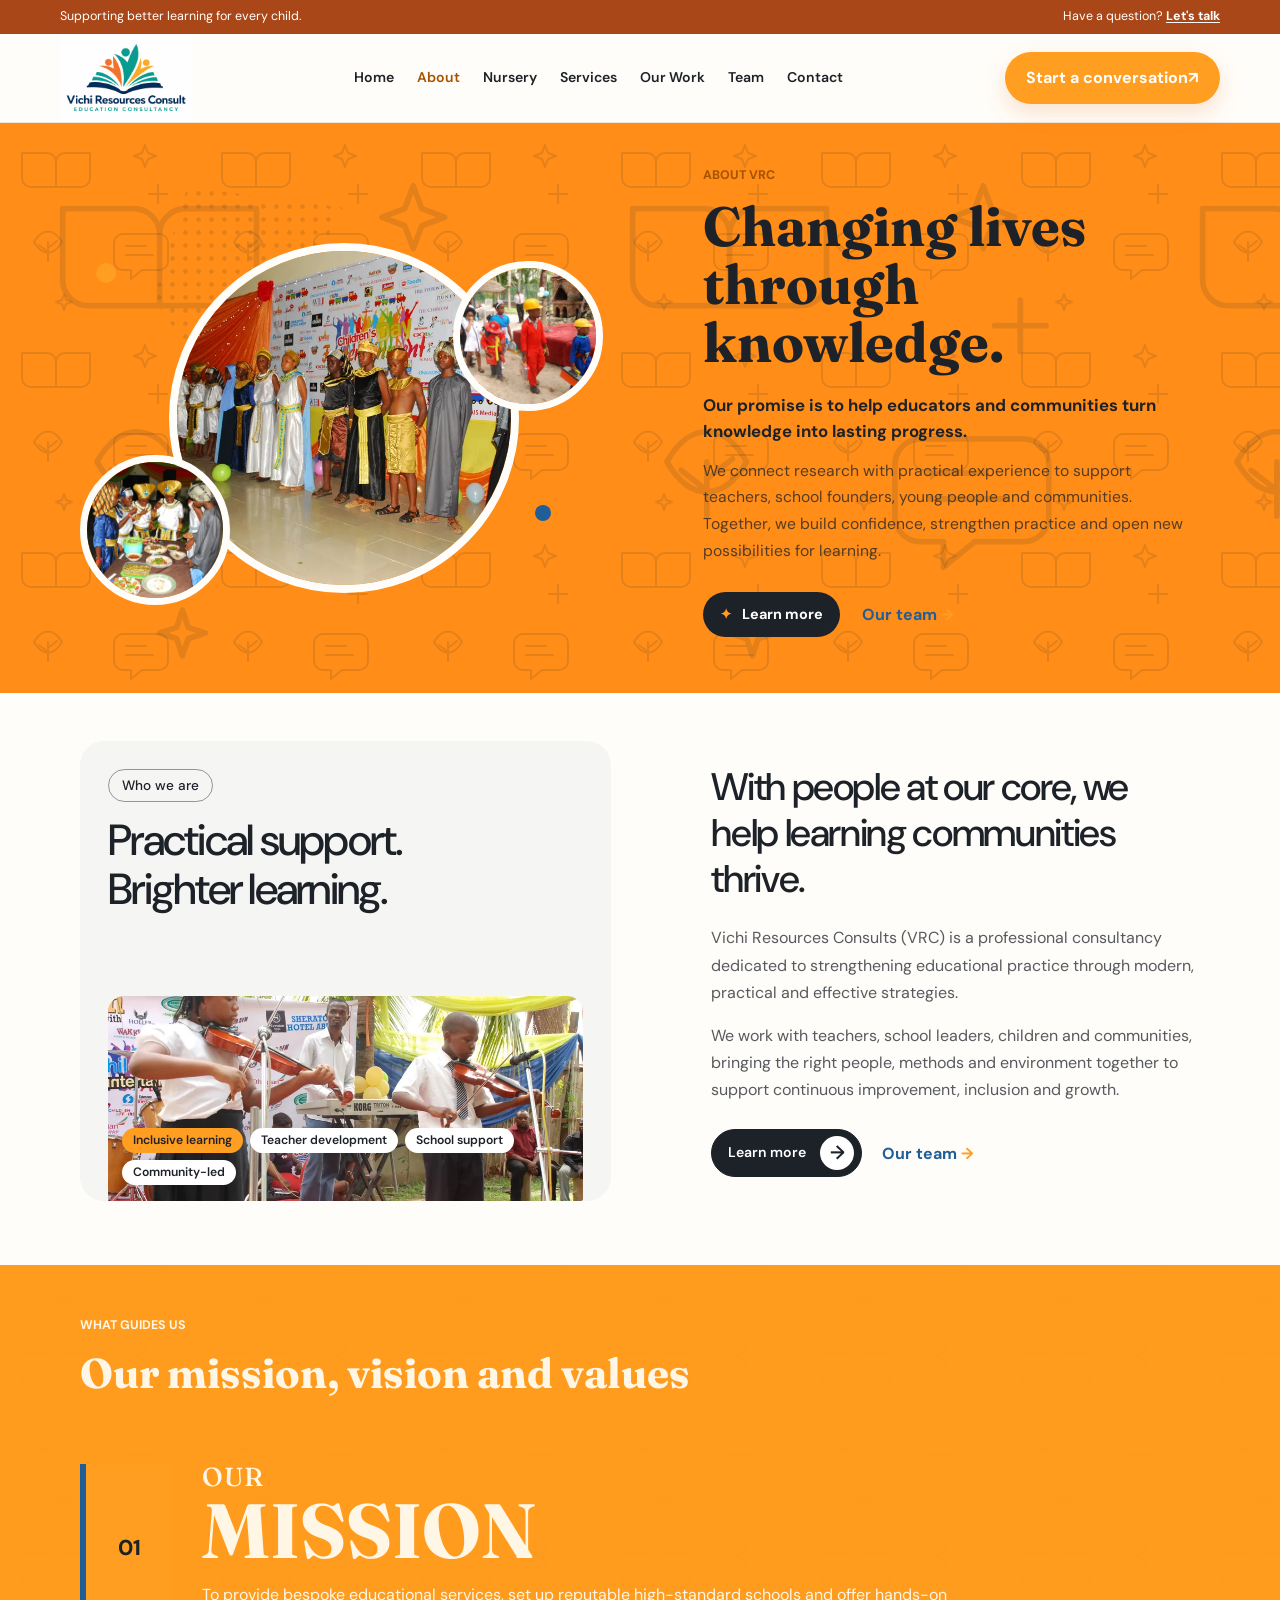
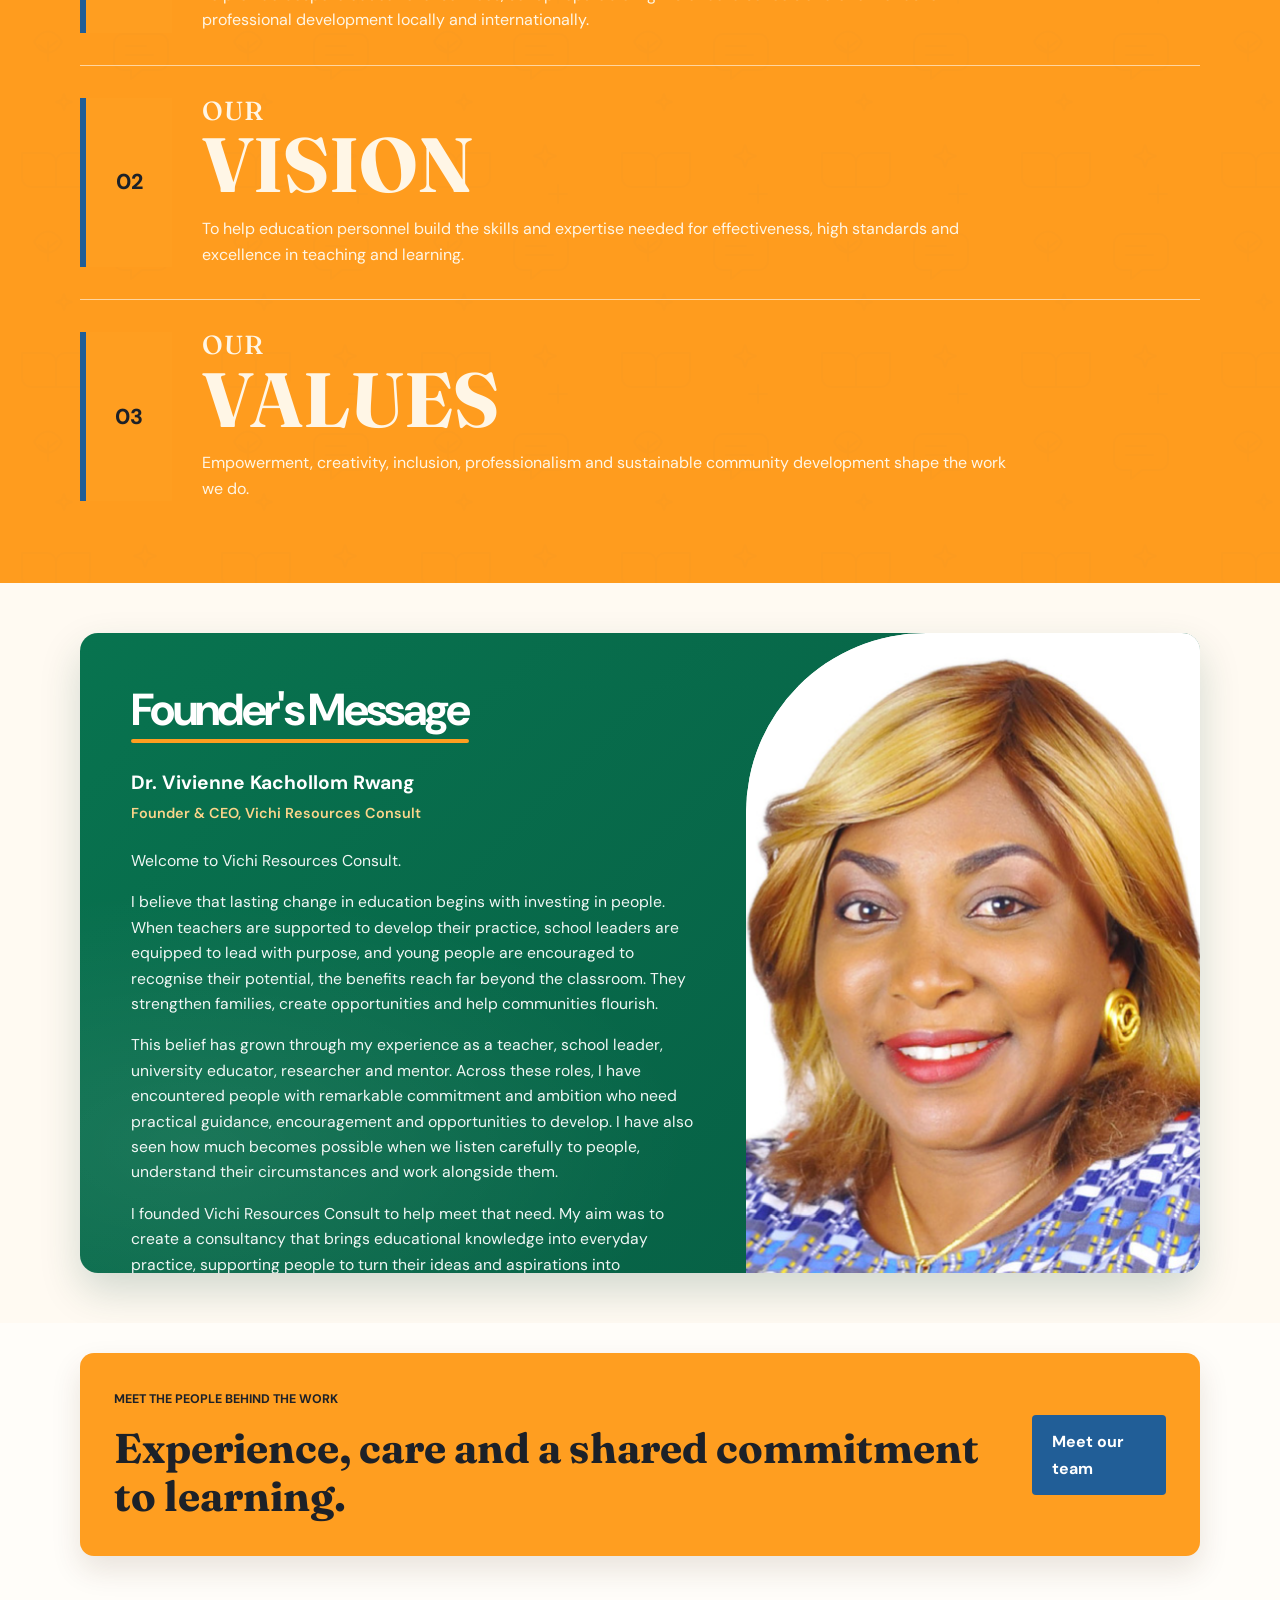
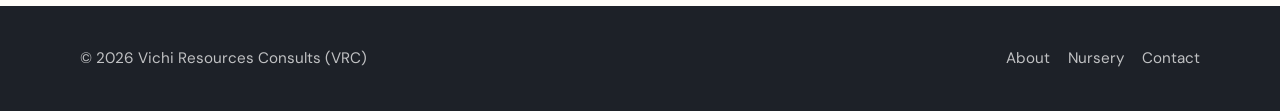
==== commit 6f107734: "Case Study Added" ====
--- a/about.html
+++ b/about.html
@@ -29,7 +29,7 @@
       <nav class="main-nav" id="site-navigation" aria-label="Main navigation">
         <a href="index.html">Home</a>
         <a href="about.html" aria-current="page">About</a>
-        <a href="programmes.html">Nursery</a>
+        <a href="nursery.html">Nursery</a>
         <a href="services.html">Services</a>
         <a href="our-work.html">Our Work</a>
         <a href="team.html">Team</a>
@@ -51,9 +51,9 @@
             <span class="about-hero-dot about-hero-dot-orange" aria-hidden="true"></span>
             <span class="about-hero-dot about-hero-dot-blue" aria-hidden="true"></span>
             <span class="about-hero-dots" aria-hidden="true"></span>
-            <img class="about-hero-image-main" src="carousel-optimized/Children's Church - Global Fame Ministry Abuja-May 2019/20190518_155337.webp" alt="Children gathered together during a learning activity" fetchpriority="high" />
-            <img class="about-hero-image-small about-hero-image-top" src="carousel-optimized/Children's Church - Global Fame Ministry Abuja-May 2019/20190527_113946.webp" alt="Children and educators together at a community event" loading="lazy" decoding="async" />
-            <img class="about-hero-image-small about-hero-image-bottom" src="carousel-optimized/Story Time Session with displaced children- May 2016/20161103_123333.webp" alt="Children taking part in a community learning session" loading="lazy" decoding="async" />
+            <img class="about-hero-image-main" src="carousel-optimized/Funtertainment 2014/DSC_0043.webp" alt="Children performing at a Funtertainment event" fetchpriority="high" />
+            <img class="about-hero-image-small about-hero-image-top" src="carousel-optimized/Funtertainment 2013/DSC_0072.webp" alt="Children dressed for a Funtertainment event" loading="lazy" decoding="async" />
+            <img class="about-hero-image-small about-hero-image-bottom" src="carousel-optimized/Funtertainment 2014/DSC_0056.webp" alt="Children sharing a meal at a Funtertainment event" loading="lazy" decoding="async" />
           </div>
           <div class="about-hero-copy">
             <p class="eyebrow">About VRC</p>
@@ -74,7 +74,7 @@
               <p class="eyebrow">Who we are</p>
               <h2>Practical support.<br />Brighter learning.</h2>
             </div>
-            <img src="carousel-optimized/Children's Church - Global Fame Ministry Abuja-May 2019/20190518_155337.webp" alt="Children gathered together during a community learning activity" loading="lazy" decoding="async" />
+            <img src="carousel-optimized/Funtertainment 2013/DSC_0068.webp" alt="Young people performing music at a Funtertainment event" loading="lazy" decoding="async" />
             <ul class="about-who-tags" aria-label="Our areas of focus">
               <li>Inclusive learning</li>
               <li>Teacher development</li>
@@ -158,7 +158,7 @@
         <p>© 2026 Vichi Resources Consults (VRC)</p>
         <nav aria-label="Footer navigation">
           <a href="about.html">About</a>
-          <a href="programmes.html">Nursery</a>
+          <a href="nursery.html">Nursery</a>
           <a href="contact.html">Contact</a>
         </nav>
       </div>
--- a/styles.css
+++ b/styles.css
@@ -677,6 +677,27 @@
   color: var(--text);
 }
 
+.case-study-placeholder {
+  margin-top: 18px;
+  padding: 14px 16px;
+  border-left: 4px solid var(--orange);
+  border-radius: 8px;
+  background: rgba(255, 158, 32, 0.1);
+}
+
+.case-study-placeholder h4 {
+  margin: 0 0 6px;
+  color: var(--blue);
+  font-size: 0.92rem;
+}
+
+.case-study-placeholder p {
+  margin: 0;
+  color: var(--muted);
+  font-size: 0.85rem;
+  line-height: 1.6;
+}
+
 .carousel {
   position: relative;
 }
@@ -1557,6 +1578,10 @@
   padding: 20px;
 }
 
+main:not(.home-main) > .team-section .team-page-grid > .team-profile-card:first-child {
+  margin-top: 24px;
+}
+
 .team-profile-card .team-photo {
   width: 100%;
   height: 100%;
@@ -1568,6 +1593,11 @@
   max-height: none;
   overflow: visible;
   font-size: 0.9rem;
+}
+
+.team-profile-card-vivienne .team-bio {
+  max-height: 220px;
+  overflow-y: auto;
 }
 
 .team-page-grid .team-content {
@@ -1973,7 +2003,8 @@
 @media (max-width: 600px) {
   .founder-grid,
   .team-grid,
-  .team-page-grid {
+  .team-page-grid,
+  .company-profile-grid {
     grid-template-columns: 1fr;
   }
 
@@ -2953,6 +2984,7 @@
 
 main:not(.home-main) .team-profile-card:nth-child(2) {
   border-top-color: var(--blue);
+  margin-top: 10px;
 }
 
 main:not(.home-main) .team-profile-card .role,
